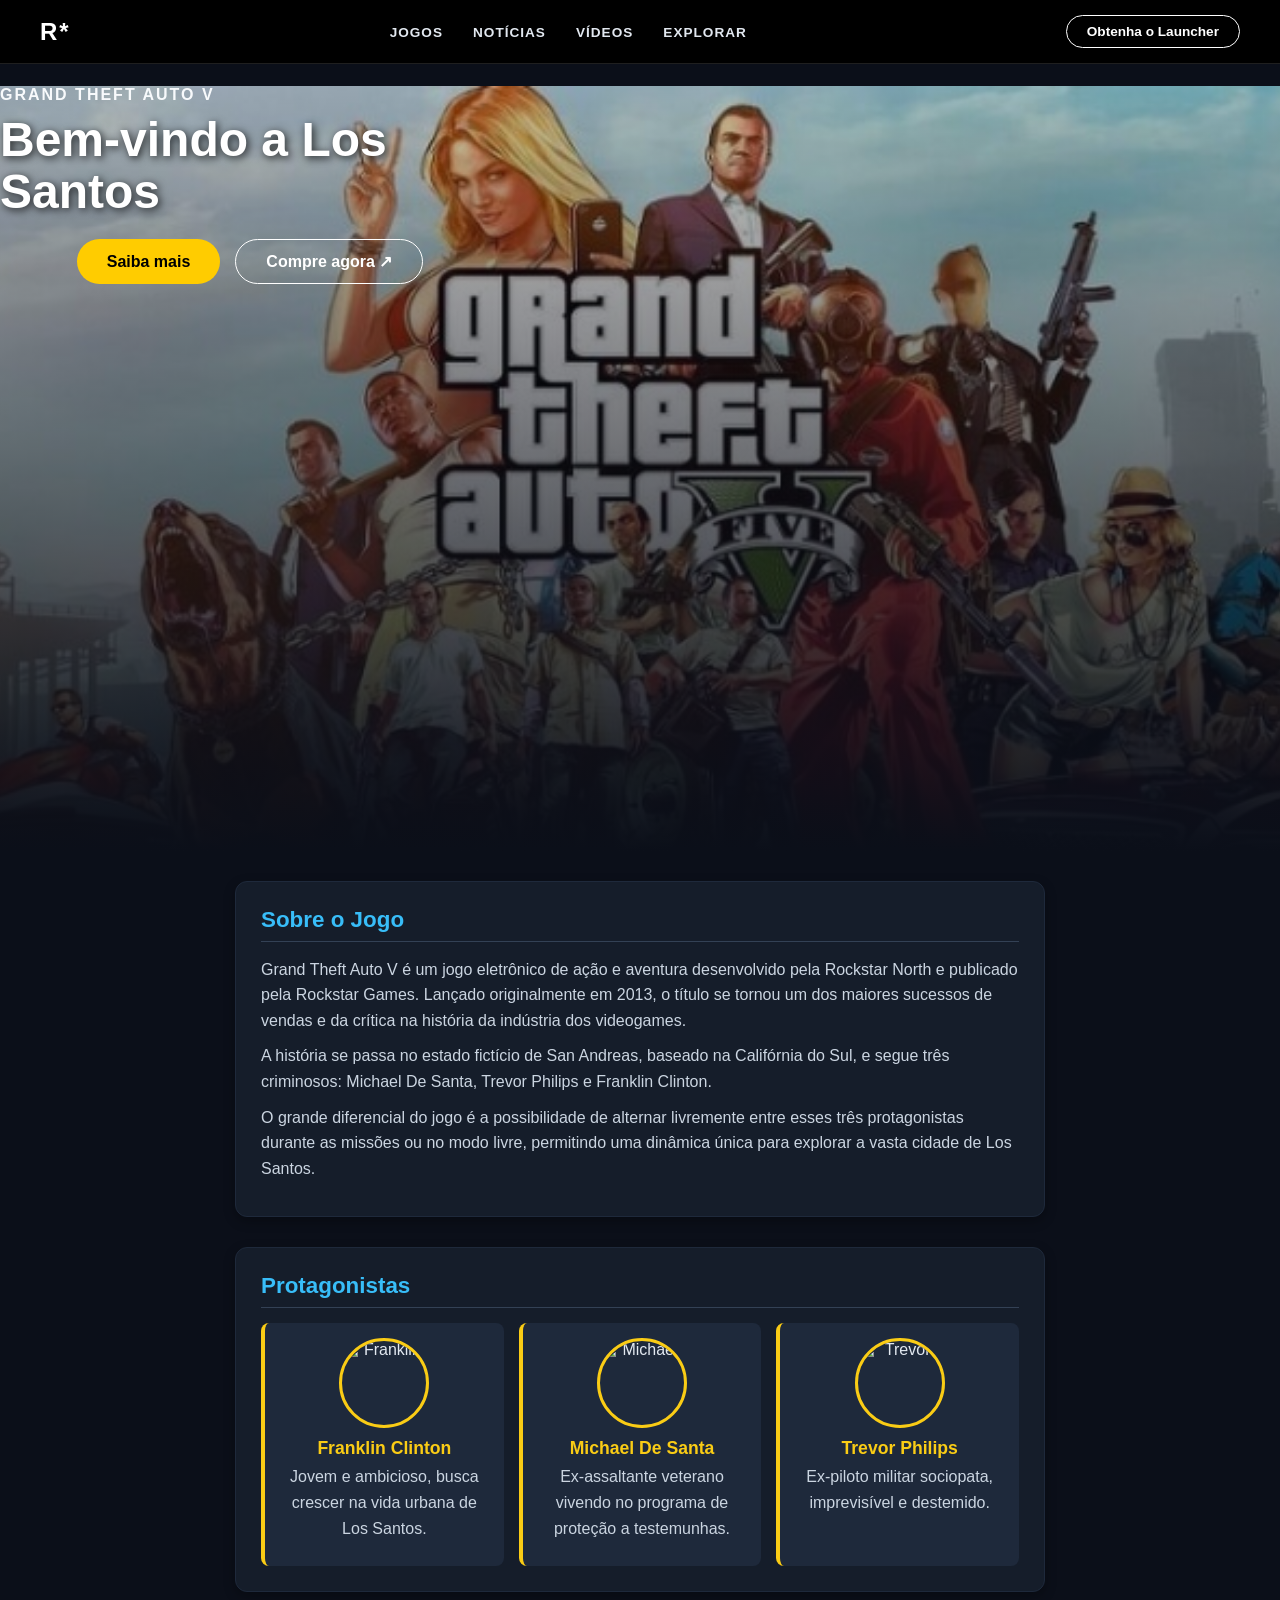
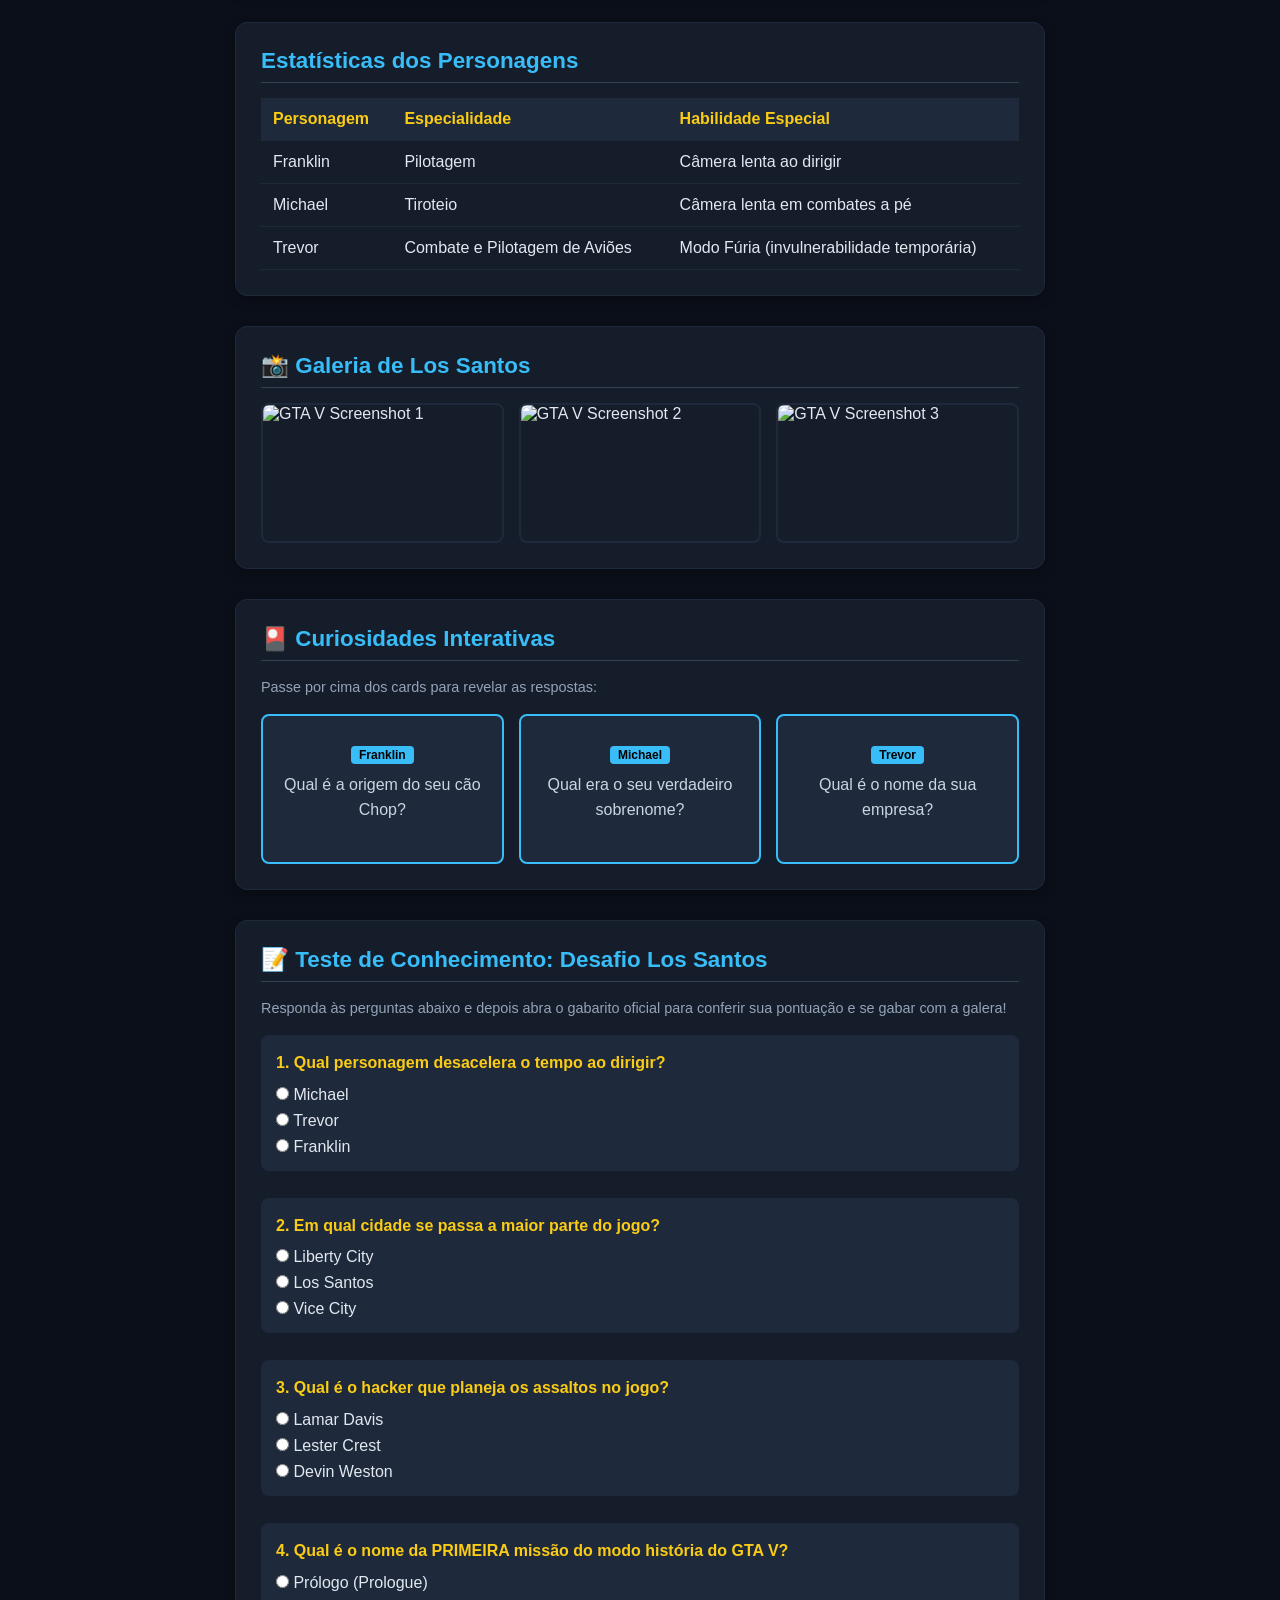
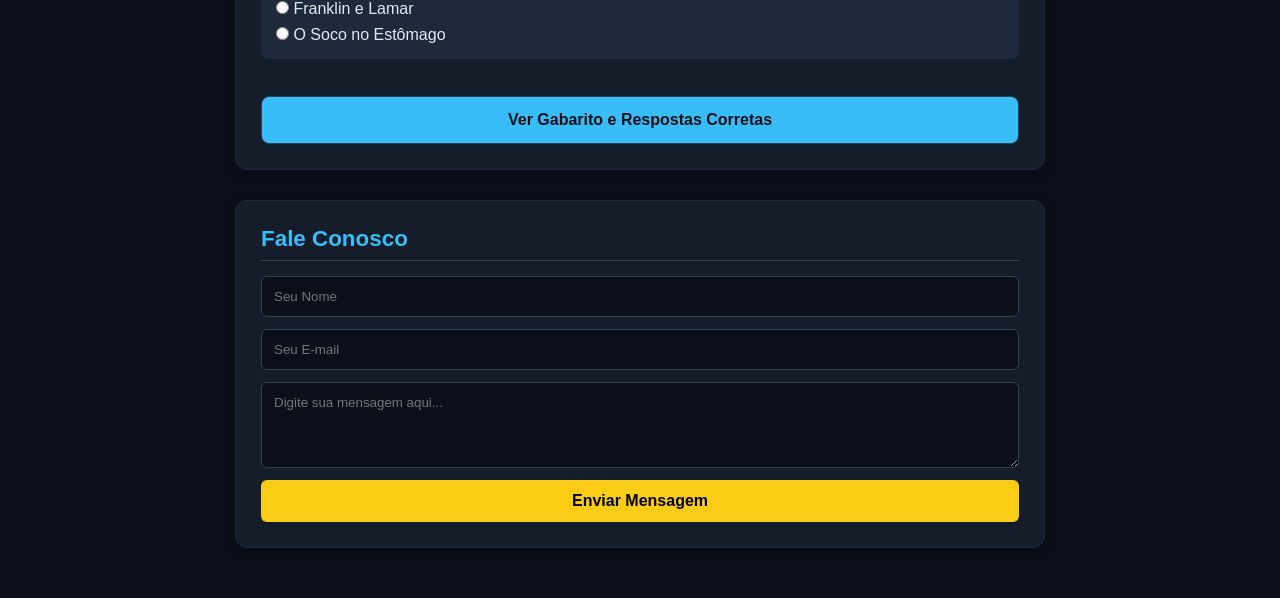
==== index.html @ 125686e5 "llo" ====
<!DOCTYPE html>
<html lang="pt-BR">
<head>
    <meta charset="UTF-8">
    <meta name="viewport" content="width=device-width, initial-scale=1.0">
    <title>GTA V - Grand Theft Auto 5</title>
    <link rel="stylesheet" href="style.css">
</head>

<p> <a target="_blank" href="01">Sobre o jogo</a> </p>

<body>
 
    <!-- Nova Barra de Navegação -->
    <nav class="navbar">
        <div class="logo">
            
            <strong>R*</strong> 
        </div>
        <ul class="nav-links">
    <li><a href="https://www.rockstargames.com/br/games" target="_blank">JOGOS</a></li>
    <li><a href="https://www.rockstargames.com/br/newswire" target="_blank">NOTÍCIAS</a></li>
    <li><a href="https://www.rockstargames.com/br/videos" target="_blank">VÍDEOS</a></li>
    <li><a href="https://www.rockstargames.com/br" target="_blank">EXPLORAR</a></li>
</ul>
        <div class="nav-actions">
            <button class="btn-launcher">Obtenha o Launcher</button>
        </div>
    </nav>

    <!-- Novo Banner Estilo Rockstar -->
    <header class="hero-banner">
        <!-- A imagem de fundo será aplicada via CSS nesta div -->
        <div class="hero-overlay"></div>
        <div class="hero-content">
            <span class="hero-tagline">GRAND THEFT AUTO V</span>
            <h1 class="hero-titulo">Bem-vindo a Los Santos</h1>
            <div class="hero-botoes">
                <button class="btn-primario">Saiba mais</button>
                <button class="btn-secundario">Compre agora ↗</button>
            </div>
        </div>
    </header>

    <main class="conteudo">
        
        <!-- Sobre o Jogo -->
        <section class="card-secao">
            <h2>Sobre o Jogo</h2>
            <p>Grand Theft Auto V é um jogo eletrônico de ação e aventura desenvolvido pela Rockstar North e publicado pela Rockstar Games. Lançado originalmente em 2013, o título se tornou um dos maiores sucessos de vendas e da crítica na história da indústria dos videogames.</p>
            <p>A história se passa no estado fictício de San Andreas, baseado na Califórnia do Sul, e segue três criminosos: Michael De Santa, Trevor Philips e Franklin Clinton.</p>
            <p>O grande diferencial do jogo é a possibilidade de alternar livremente entre esses três protagonistas durante as missões ou no modo livre, permitindo uma dinâmica única para explorar a vasta cidade de Los Santos.</p>
        </section>

        <!-- Protagonistas -->
        <section class="card-secao">
            <h2>Protagonistas</h2>
            <div class="grid-personagens">
                <div class="mini-card">
                    <img src="https://wallpaperaccess.com/full/1216135.jpg" alt="Franklin" class="avatar-personagem">
                    <h3>Franklin Clinton</h3>
                    <p>Jovem e ambicioso, busca crescer na vida urbana de Los Santos.</p>
                </div>
                <div class="mini-card">
                    <img src="https://wallpapercave.com/wp/wp7761638.jpg" alt="Michael" class="avatar-personagem">
                    <h3>Michael De Santa</h3>
                    <p>Ex-assaltante veterano vivendo no programa de proteção a testemunhas.</p>
                </div>
                <div class="mini-card">
                    <img src="https://static0.gamerantimages.com/wordpress/wp-content/uploads/2023/10/gta-5-trevor-promo-art.jpg" alt="Trevor" class="avatar-personagem">
                    <h3>Trevor Philips</h3>
                    <p>Ex-piloto militar sociopata, imprevisível e destemido.</p>
                </div>
            </div>
        </section>

        <!-- Estatísticas -->
        <section class="card-secao">
            <h2>Estatísticas dos Personagens</h2>
            <table>
                <thead>
                    <tr>
                        <th>Personagem</th>
                        <th>Especialidade</th>
                        <th>Habilidade Especial</th>
                    </tr>
                </thead>
                <tbody>
                    <tr>
                        <td>Franklin</td>
                        <td>Pilotagem</td>
                        <td>Câmera lenta ao dirigir</td>
                    </tr>
                    <tr>
                        <td>Michael</td>
                        <td>Tiroteio</td>
                        <td>Câmera lenta em combates a pé</td>
                    </tr>
                    <tr>
                        <td>Trevor</td>
                        <td>Combate e Pilotagem de Aviões</td>
                        <td>Modo Fúria (invulnerabilidade temporária)</td>
                    </tr>
                </tbody>
            </table>
        </section>

        <!-- Galeria -->
        <section class="card-secao">
            <h2>📸 Galeria de Los Santos</h2>
            <div class="galeria-grid">
                <img src="https://i.imgur.com/pNmwSti.jpg" alt="GTA V Screenshot 1">
                <img src="https://i.imgur.com/iLtkIe1.jpg" alt="GTA V Screenshot 2">
                <img src="https://i.imgur.com/cKEqyA2.jpg" alt="GTA V Screenshot 3">
            </div>
        </section>

        <!-- Curiosidades -->
        <section class="card-secao">
            <h2>🎴 Curiosidades Interativas</h2>
            <p class="instrucao">Passe por cima dos cards para revelar as respostas:</p>

            <div class="grid-curiosidades">
                <div class="flip-card">
                    <div class="flip-card-inner">
                        <div class="flip-card-front">
                            <span class="tag">Franklin</span>
                            <p>Qual é a origem do seu cão Chop?</p>
                        </div>
                        <div class="flip-card-back">
                            <p>Chop pertence ao seu amigo Lamar Davis, que o deixa aos cuidados de Franklin!</p>
                        </div>
                    </div>
                </div>

                <div class="flip-card">
                    <div class="flip-card-inner">
                        <div class="flip-card-front">
                            <span class="tag">Michael</span>
                            <p>Qual era o seu verdadeiro sobrenome?</p>
                        </div>
                        <div class="flip-card-back">
                            <p>Michael Townley! Ele mudou para "De Santa" ao entrar no programa do FIB.</p>
                        </div>
                    </div>
                </div>

                <div class="flip-card">
                    <div class="flip-card-inner">
                        <div class="flip-card-front">
                            <span class="tag">Trevor</span>
                            <p>Qual é o nome da sua empresa?</p>
                        </div>
                        <div class="flip-card-back">
                            <p>Trevor Philips Enterprises! Focada no tráfego da região de Blaine County.</p>
                        </div>
                    </div>
                </div>
            </div>
        </section>

        <!-- Teste de Conhecimento -->
        <section class="card-secao secao-quiz">
            <h2>📝 Teste de Conhecimento: Desafio Los Santos</h2>
            <p class="instrucao">Responda às perguntas abaixo e depois abra o gabarito oficial para conferir sua pontuação e se gabar com a galera!</p>
            
            <div class="quiz-container">
                <div class="pergunta-box">
                    <p><strong>1. Qual personagem desacelera o tempo ao dirigir?</strong></p>
                    <label><input type="radio" name="p1"> Michael</label>
                    <label><input type="radio" name="p1"> Trevor</label>
                    <label><input type="radio" name="p1"> Franklin</label>
                </div>

                <div class="pergunta-box">
                    <p><strong>2. Em qual cidade se passa a maior parte do jogo?</strong></p>
                    <label><input type="radio" name="p2"> Liberty City</label>
                    <label><input type="radio" name="p2"> Los Santos</label>
                    <label><input type="radio" name="p2"> Vice City</label>
                </div>

                <div class="pergunta-box">
                    <p><strong>3. Qual é o hacker que planeja os assaltos no jogo?</strong></p>
                    <label><input type="radio" name="p3"> Lamar Davis</label>
                    <label><input type="radio" name="p3"> Lester Crest</label>
                    <label><input type="radio" name="p3"> Devin Weston</label>
                </div>

                <div class="pergunta-box">
                    <p><strong>4. Qual é o nome da PRIMEIRA missão do modo história do GTA V?</strong></p>
                    <label><input type="radio" name="p4"> Prólogo (Prologue)</label>
                    <label><input type="radio" name="p4"> Franklin e Lamar</label>
                    <label><input type="radio" name="p4"> O Soco no Estômago</label>
                </div>

                <details class="gabarito-detalhes-puro">
                    <summary class="btn-gabarito-abrir">Ver Gabarito e Respostas Corretas</summary>
                    <div class="conteudo-gabarito">
                        <h3>🎯 Gabarito Oficial de Los Santos</h3>
                        <p><strong>1. Franklin</strong> — A habilidade especial dele é desacelerar o tempo enquanto dirige veículos.</p>
                        <p><strong>2. Los Santos</strong> — O mapa principal é baseado em Los Angeles e sul da Califórnia.</p>
                        <p><strong>3. Lester Crest</strong> — É a mente mestre por trás de todos os grandes golpes do jogo.</p>
                        <p><strong>4. Prólogo</strong> — A missão inicial que se passa em North Yankton sob a neve.</p>
                        <p class="nota-fechamento"><em>E aí, quantos você acertou? Se gabarito fechado, você é um verdadeiro mito nas ruas de San Andreas!</em></p>
                    </div>
                </details>
            </div>
        </section>

        <!-- Fale Conosco -->
        <section class="card-secao">
            <h2>Fale Conosco</h2>
            <form action="https://formsubmit.co/feernandogabriell@outlook.com" method="POST" class="form-contato">
                <input type="text" name="name" placeholder="Seu Nome" required>
                <input type="email" name="email" placeholder="Seu E-mail" required>
                <textarea name="message" placeholder="Digite sua mensagem aqui..." rows="4" required></textarea>

                <input type="hidden" name="_captcha" value="false">
                <input type="hidden" name="_subject" value="Novo contato do site GTA V!">

                <button type="submit">Enviar Mensagem</button>
            </form>
        </section>

    </main>

</body>
</html>
---- style.css ----
/* --- Configurações Globais --- */
* {
    box-sizing: border-box;
    margin: 0;
    padding: 0;
}

body {
    background-color: #0b0f19;
    color: #e2e8f0;
    font-family: 'Segoe UI', Tahoma, Geneva, Verdana, sans-serif;
    padding-bottom: 50px;
}

.conteudo {
    max-width: 850px;
    margin: 0 auto;
    padding: 0 20px;
}


.navbar {
    display: flex;
    justify-content: space-between;
    align-items: center;
    padding: 15px 40px;
    background-color: #000000;
    position: fixed;
    top: 0;
    left: 0;
    width: 100%;
    z-index: 1000;
    border-bottom: 1px solid #1f1f1f;
    box-sizing: border-box;
}

.logo {
    color: #ffffff;
    font-size: 1.5rem;
    font-weight: bold;
    letter-spacing: 2px;
}

.nav-links {
    list-style: none;
    display: flex;
    gap: 30px;
    margin: 0;
    padding: 0;
}

.nav-links a {
    color: #e2e8f0;
    text-decoration: none;
    font-size: 0.85rem;
    font-weight: 600;
    letter-spacing: 1px;
    transition: color 0.2s;
}

.nav-links a:hover {
    color: #ffffff;
}

.btn-launcher {
    background-color: transparent;
    color: #ffffff;
    border: 1px solid #ffffff;
    padding: 8px 20px;
    border-radius: 20px;
    font-size: 0.85rem;
    font-weight: bold;
    cursor: pointer;
    transition: all 0.2s ease;
}

.btn-launcher:hover {
    background-color: #ffffff;
    color: #000000;
}


.hero-banner {
    position: relative;
    width: 100%;
    height: 85vh;
    margin-top: 60px;
    background-image: url('GTA V.jpg');
    background-size: cover;
    background-position: center;
    display: flex;
    align-items: center
    justify-content: center;
}

.hero-overlay {
    position: absolute;
    top: 0;
    left: 0;
    width: 100%;
    height: 100%;
    background: linear-gradient(to bottom, rgba(0,0,0,0.2) 0%, rgba(11,15,25,1) 100%);
    z-index: 1;
}

.hero-content {
    position: relative;
    z-index: 2;
    text-align: left;
    max-width: 500px;
    background: transparent; 
    border: none;
    padding: 0;
}

.hero-content h1 {
    font-size: 3rem;
    font-weight: 800;
    line-height: 1.1;
    margin-bottom: 20px;
    color: #ffffff;
    text-shadow: 2px 2px 8px rgba(0, 0, 0, 0.8); =
}

.hero-tagline {
    font-size: 1rem;
    font-weight: bold;
    letter-spacing: 2px;
    color: #f8fafc;
    text-transform: uppercase;
    display: block;
    margin-bottom: 10px;
}

.hero-titulo {
    font-size: 4rem;
    color: #ffffff;
    margin-bottom: 30px;
    text-shadow: 2px 4px 10px rgba(0,0,0,0.5);
    font-family: 'Segoe UI', Tahoma, Geneva, Verdana, sans-serif;
}

.hero-botoes {
    display: flex;
    gap: 15px;
    justify-content: center;
}

.btn-primario, .btn-secundario {
    padding: 12px 30px;
    border-radius: 25px;
    font-size: 1rem;
    font-weight: bold;
    cursor: pointer;
    transition: transform 0.2s ease, opacity 0.2s;
}

.btn-primario {
    background-color: #ffcc00;
    color: #000000;
    border: none;
}

.btn-primario:hover {
    transform: scale(1.05);
    background-color: #e6b800;
}

.btn-secundario {
    background-color: transparent;
    color: #ffffff;
    border: 1px solid #ffffff;
}

.btn-secundario:hover {
    background-color: rgba(255, 255, 255, 0.1);
    transform: scale(1.05);
}

/* --- Estrutura de Cards e Seções --- */
.card-secao {
    background-color: #151d2a;
    border: 1px solid #1e293b;
    border-radius: 12px;
    padding: 25px;
    margin-top: 30px;
    box-shadow: 0 4px 12px rgba(0,0,0,0.3);
    animation: fadeIn 0.8s ease-in-out;
}

@keyframes fadeIn {
    from { opacity: 0; transform: translateY(15px); }
    to { opacity: 1; transform: translateY(0); }
}

h2 {
    color: #38bdf8;
    margin-bottom: 15px;
    font-size: 1.4rem;
    border-bottom: 1px solid #334155;
    padding-bottom: 8px;
}

p {
    line-height: 1.6;
    margin-bottom: 10px;
    color: #cbd5e1;
}

.instrucao {
    font-size: 0.9rem;
    color: #94a3b8;
    margin-bottom: 15px;
}

/* --- Protagonistas (Grid) --- */
.grid-personagens {
    display: grid;
    grid-template-columns: repeat(auto-fit, minmax(220px, 1fr));
    gap: 15px;
    margin-top: 15px;
}

.mini-card {
    background-color: #1e293b;
    padding: 15px;
    border-radius: 8px;
    border-left: 4px solid #facc15;
    text-align: center;
}

.mini-card h3 {
    color: #facc15;
    margin: 10px 0 5px;
    font-size: 1.1rem;
}

.avatar-personagem {
    width: 90px;
    height: 90px;
    border-radius: 50%;
    object-fit: cover;
    border: 3px solid #facc15;
    margin: 0 auto;
    display: block;
}

/* --- Tabela de Estatísticas --- */
table {
    width: 100%;
    border-collapse: collapse;
    margin-top: 10px;
}

th, td {
    padding: 12px;
    text-align: left;
    border-bottom: 1px solid #1e293b;
}

th {
    background-color: #1e293b;
    color: #facc15;
}

/* --- Galeria --- */
.galeria-grid {
    display: grid;
    grid-template-columns: repeat(auto-fit, minmax(200px, 1fr));
    gap: 15px;
    margin-top: 15px;
}

.galeria-grid img {
    width: 100%;
    height: 140px;
    object-fit: cover;
    border-radius: 8px;
    border: 2px solid #1e293b;
    transition: transform 0.3s ease, border-color 0.3s ease;
}

.galeria-grid img:hover {
    border-color: #facc15;
    transform: translateY(-5px);
}

/* --- Curiosidades (Flip Cards) --- */
.grid-curiosidades {
    display: grid;
    grid-template-columns: repeat(auto-fit, minmax(220px, 1fr));
    gap: 15px;
}

.flip-card {
    background-color: transparent;
    height: 150px;
    perspective: 1000px;
}

.flip-card-inner {
    position: relative;
    width: 100%;
    height: 100%;
    text-align: center;
    transition: transform 0.6s;
    transform-style: preserve-3d;
    cursor: pointer;
}

.flip-card:hover .flip-card-inner {
    transform: rotateY(180deg);
}

.flip-card-front, .flip-card-back {
    position: absolute;
    width: 100%;
    height: 100%;
    -webkit-backface-visibility: hidden;
    backface-visibility: hidden;
    border-radius: 8px;
    padding: 15px;
    display: flex;
    flex-direction: column;
    justify-content: center;
    align-items: center;
}

.flip-card-front {
    background-color: #1e293b;
    border: 2px solid #38bdf8;
    color: #ffffff;
}

.tag {
    background-color: #38bdf8;
    color: #000;
    font-weight: bold;
    font-size: 0.75rem;
    padding: 2px 8px;
    border-radius: 4px;
    margin-bottom: 8px;
}

.flip-card-back {
    background-color: #0284c7;
    color: #ffffff;
    transform: rotateY(180deg);
    font-weight: 500;
}

/* --- Teste de Conhecimento (Quiz) --- */
.quiz-container {
    display: flex;
    flex-direction: column;
    gap: 15px;
    margin-top: 15px;
}

.pergunta-box {
    background-color: #1e293b;
    padding: 15px;
    border-radius: 8px;
    margin-bottom: 12px;
}

.pergunta-box p {
    color: #facc15;
}

.pergunta-box label {
    display: block;
    margin-top: 8px;
    cursor: pointer;
}

.gabarito-detalhes-puro {
    margin-top: 10px;
    background-color: #1e293b;
    border-radius: 8px;
    border: 1px solid #334155;
    overflow: hidden;
    transition: all 0.3s ease;
}

.btn-gabarito-abrir {
    background-color: #38bdf8;
    color: #0b0f19;
    padding: 14px;
    font-weight: bold;
    text-align: center;
    cursor: pointer;
    list-style: none;
    user-select: none;
    transition: background 0.2s;
}

.btn-gabarito-abrir::-webkit-details-marker {
    display: none;
}

.btn-gabarito-abrir:hover {
    background-color: #0284c7;
    color: #fff;
}

.conteudo-gabarito {
    padding: 20px;
    background-color: #151d2a;
    border-top: 1px solid #334155;
}

.conteudo-gabarito h3 {
    color: #4ade80;
    margin-bottom: 12px;
    font-size: 1.2rem;
}

.conteudo-gabarito p {
    margin-bottom: 8px;
    font-size: 0.95rem;
}

.nota-fechamento {
    margin-top: 15px;
    padding-top: 10px;
    border-top: 1px solid #1e293b;
    color: #facc15 !important;
    font-size: 0.9rem;
}

/* --- Formulário de Contato --- */
.form-contato {
    display: flex;
    flex-direction: column;
    gap: 12px;
}

.form-contato input, .form-contato textarea {
    width: 100%;
    padding: 12px;
    border-radius: 6px;
    border: 1px solid #334155;
    background-color: #0b0f19;
    color: #fff;
    font-family: inherit;
    box-sizing: border-box;
}

.form-contato textarea {
    resize: vertical;
}

.form-contato textarea:focus {
    outline: none;
    border-color: #facc15;
}

.form-contato button {
    padding: 12px;
    border-radius: 6px;
    border: none;
    background-color: #facc15;
    color: #000;
    font-weight: bold;
    font-size: 1rem;
    cursor: pointer;
    transition: 0.2s;
}

.form-contato button:hover {
    background-color: #eab308;
}
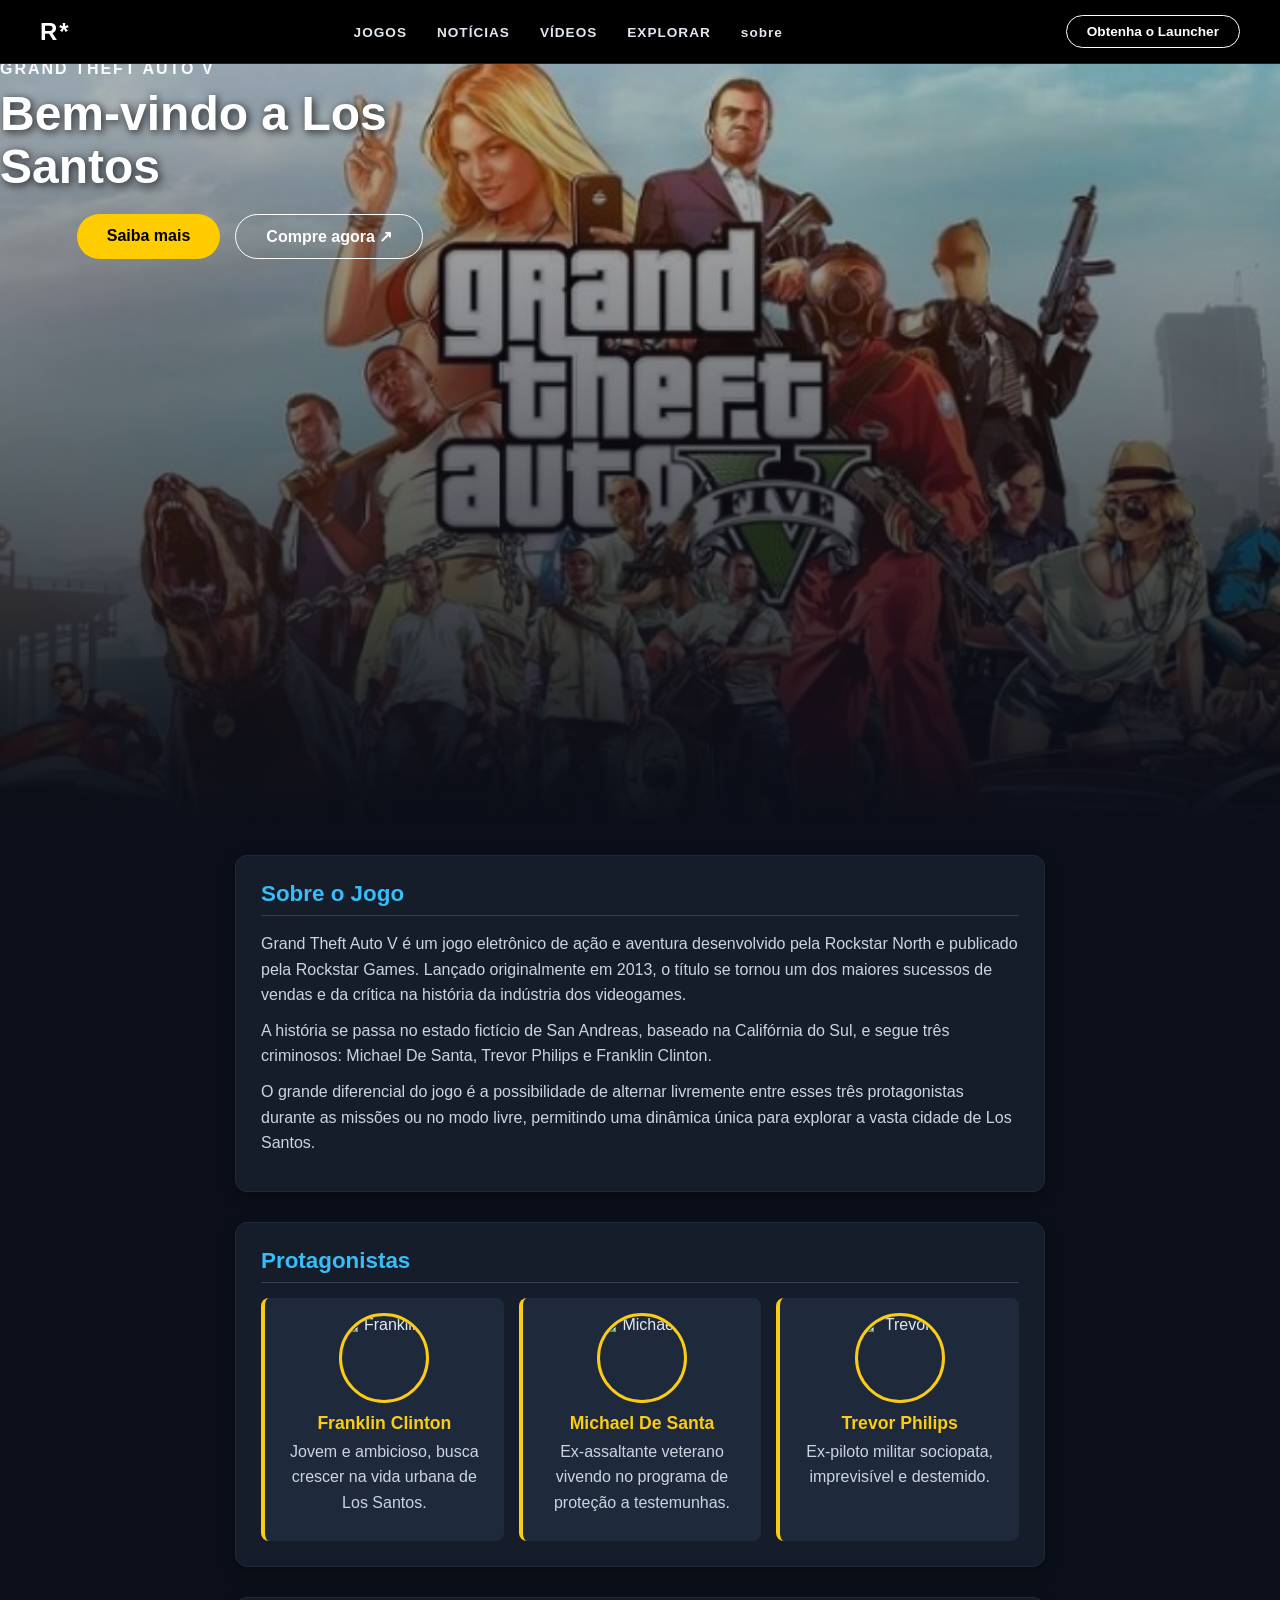
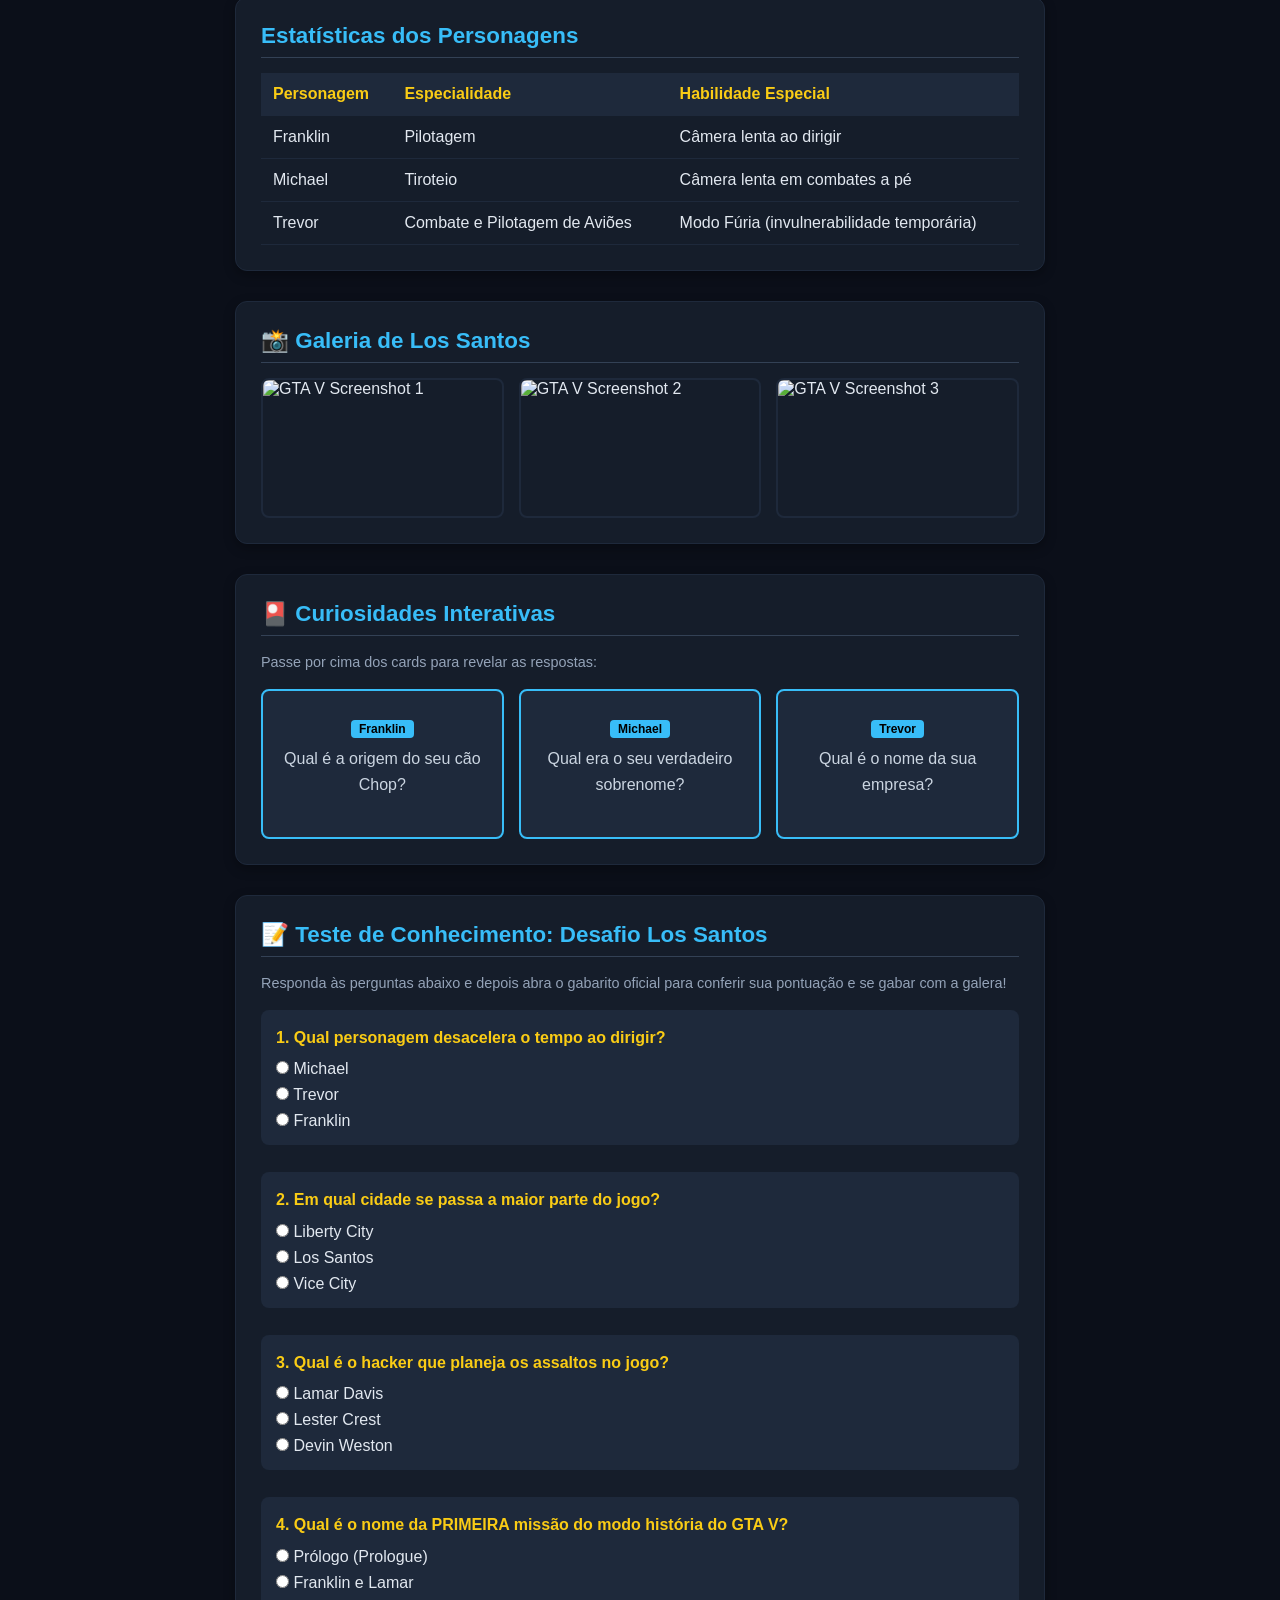
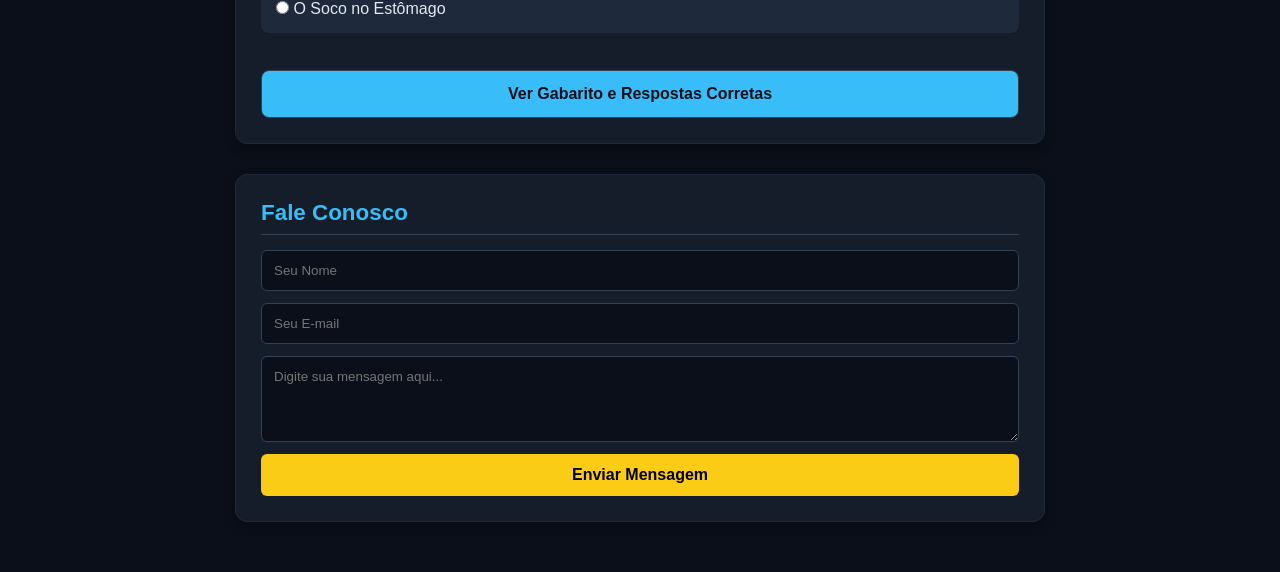
==== commit 21202032: "gg" ====
--- a/index.html
+++ b/index.html
@@ -7,7 +7,7 @@
     <link rel="stylesheet" href="style.css">
 </head>
 
-<p> <a target="_blank" href="01">Sobre o jogo</a> </p>
+
 
 <body>
  
@@ -22,6 +22,7 @@
     <li><a href="https://www.rockstargames.com/br/newswire" target="_blank">NOTÍCIAS</a></li>
     <li><a href="https://www.rockstargames.com/br/videos" target="_blank">VÍDEOS</a></li>
     <li><a href="https://www.rockstargames.com/br" target="_blank">EXPLORAR</a></li>
+    <li><a href="01" target="_blank">sobre</a></li>
 </ul>
         <div class="nav-actions">
             <button class="btn-launcher">Obtenha o Launcher</button>
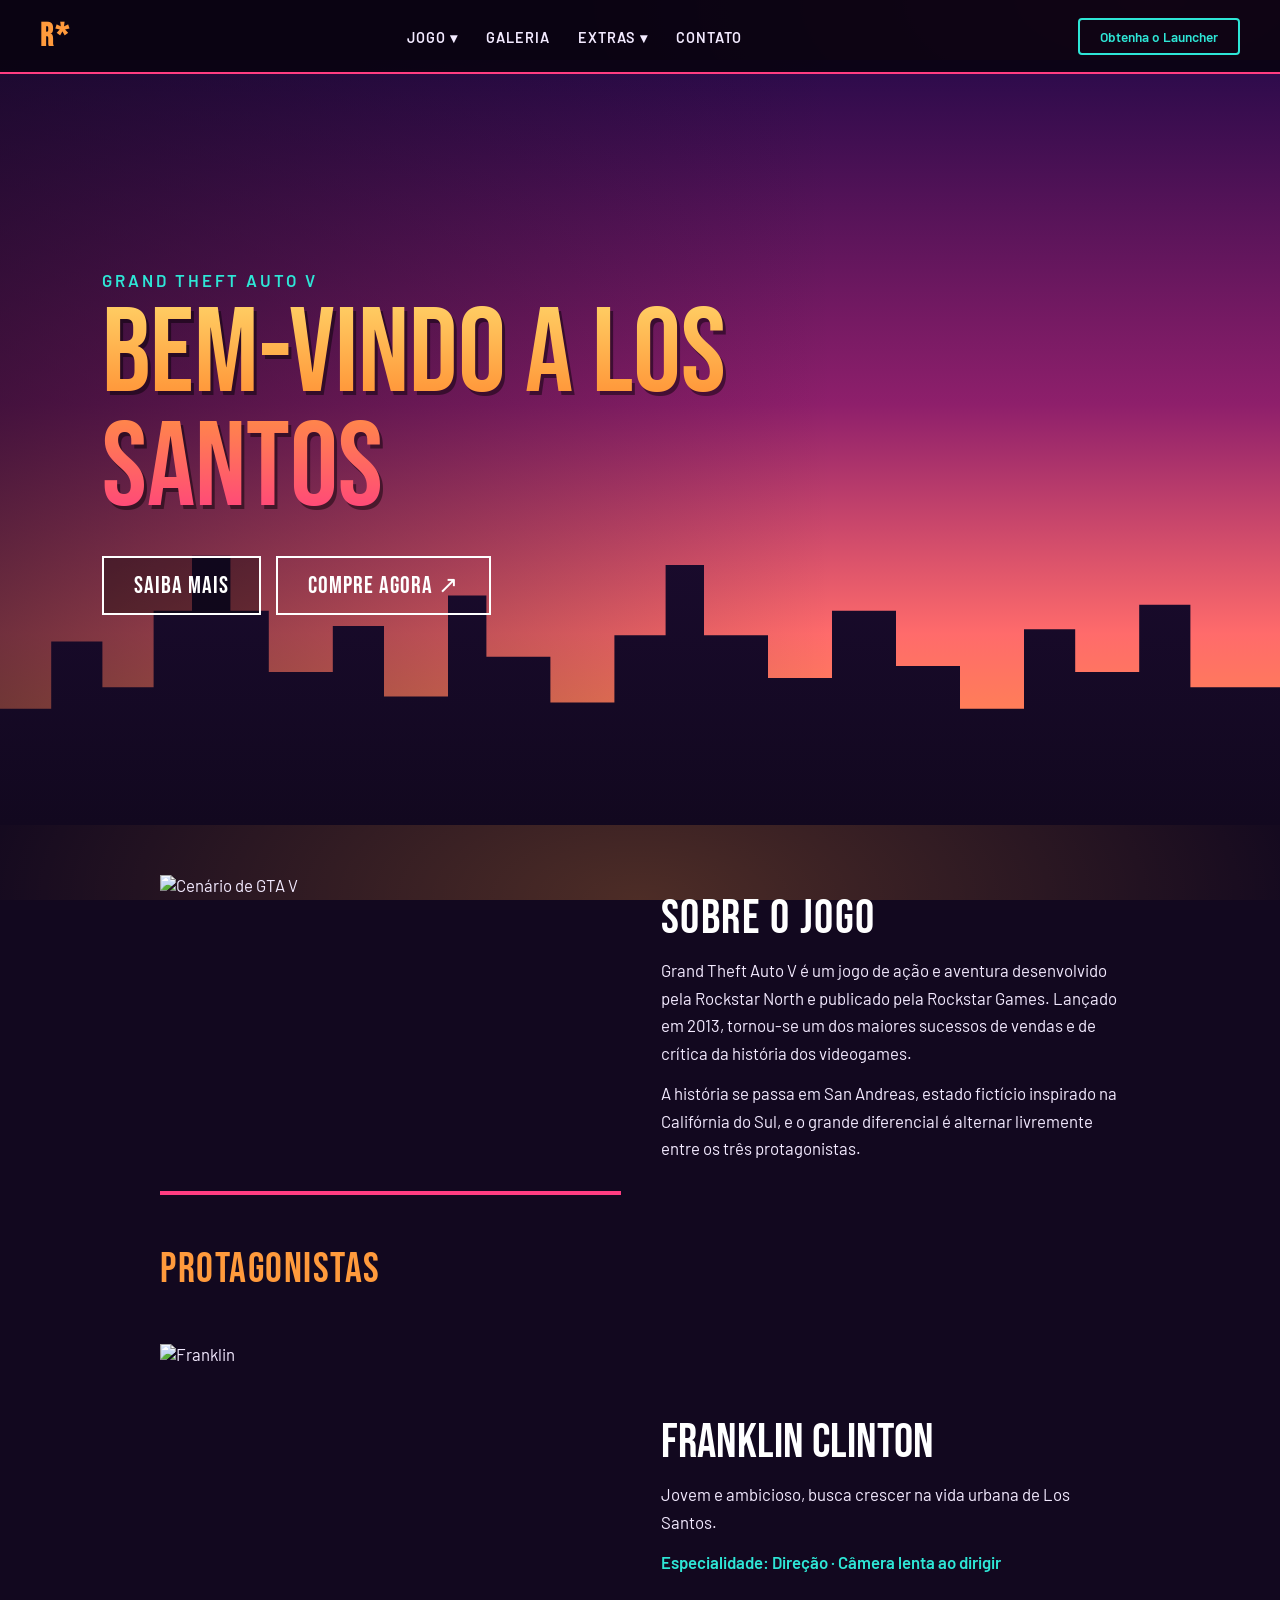
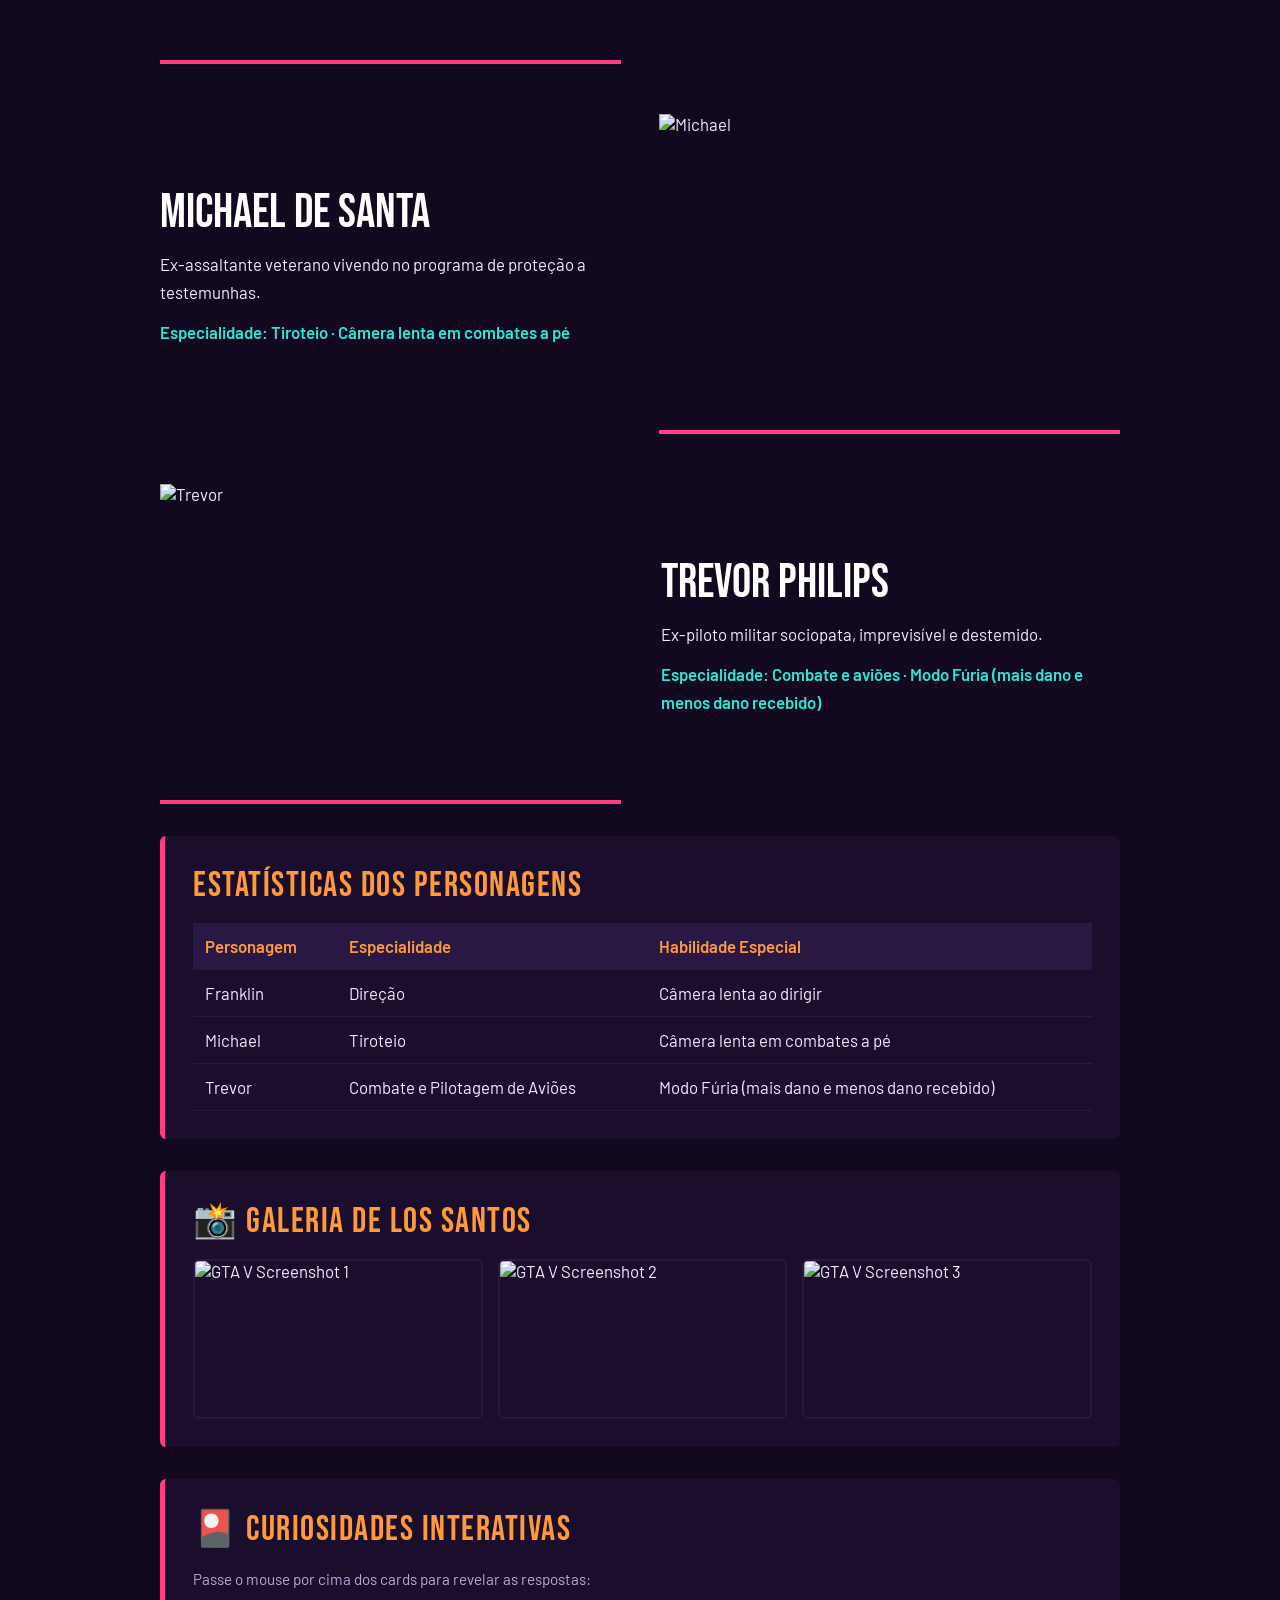
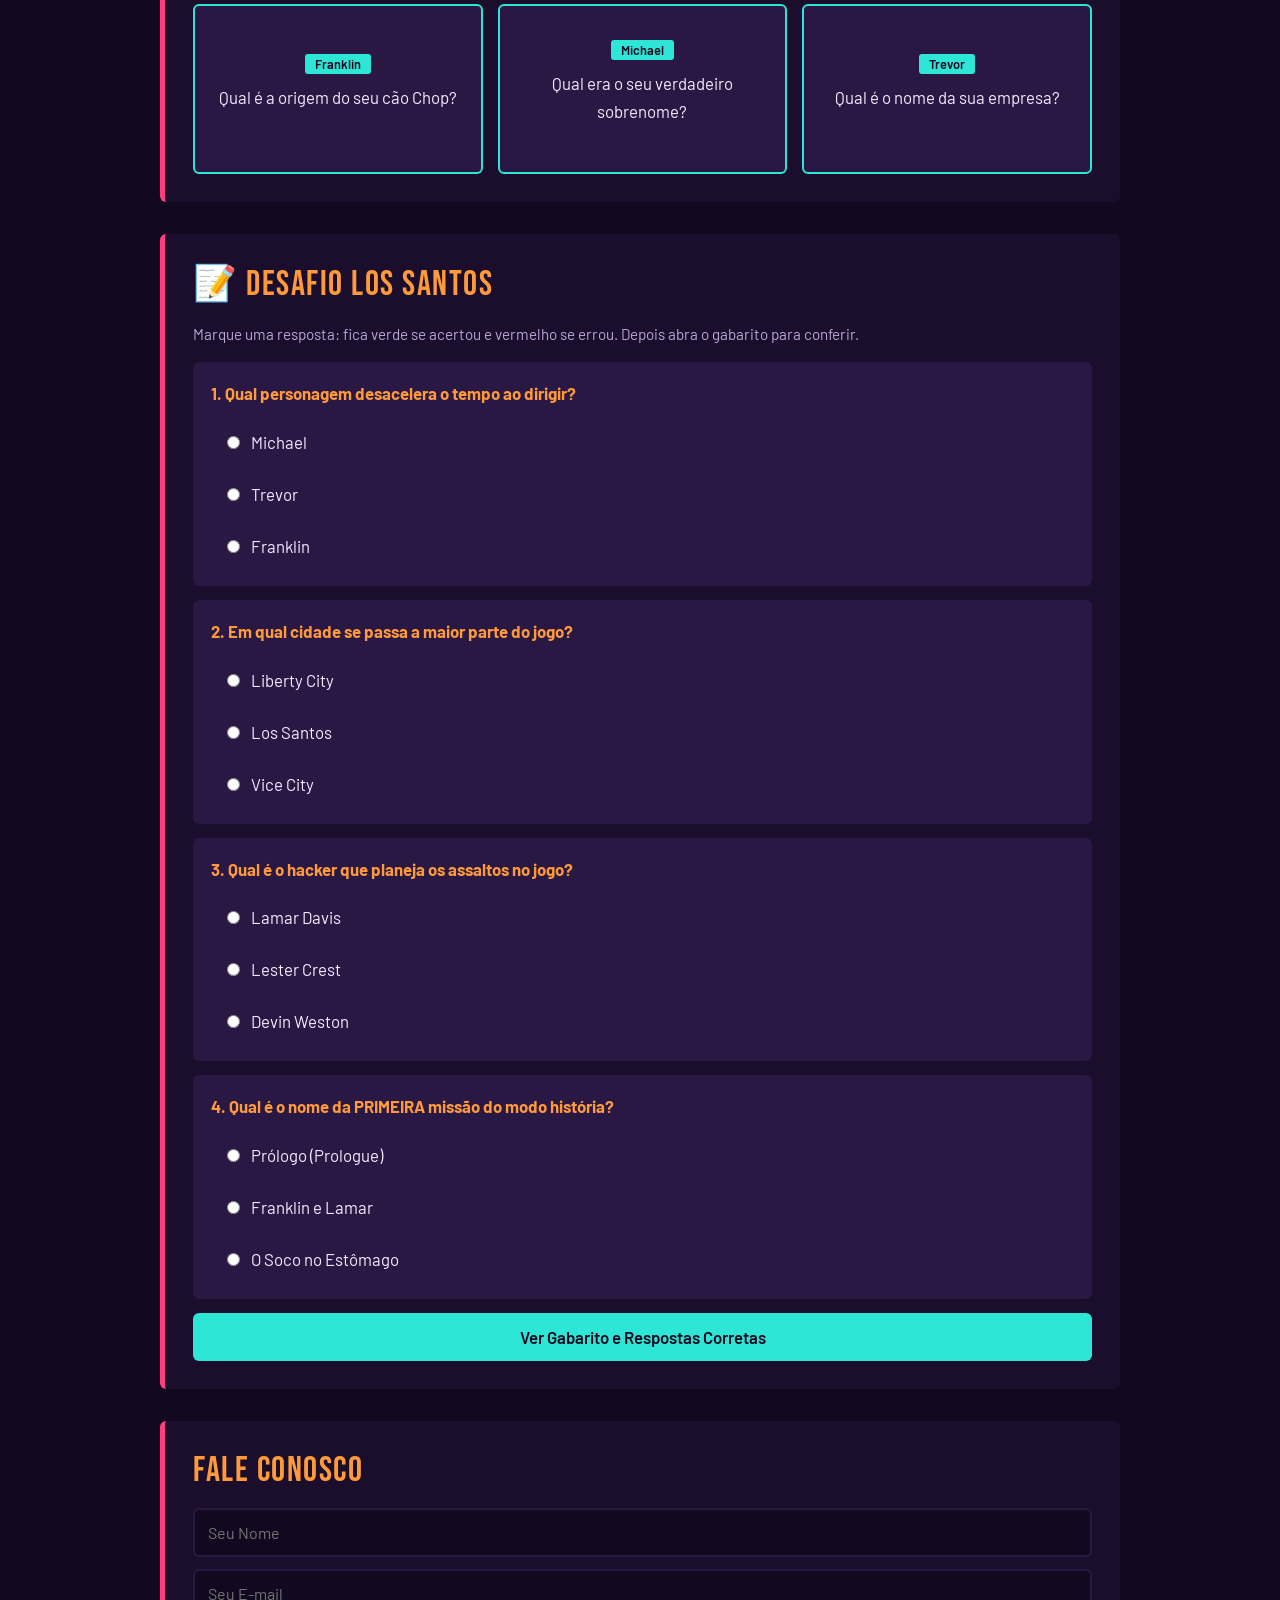
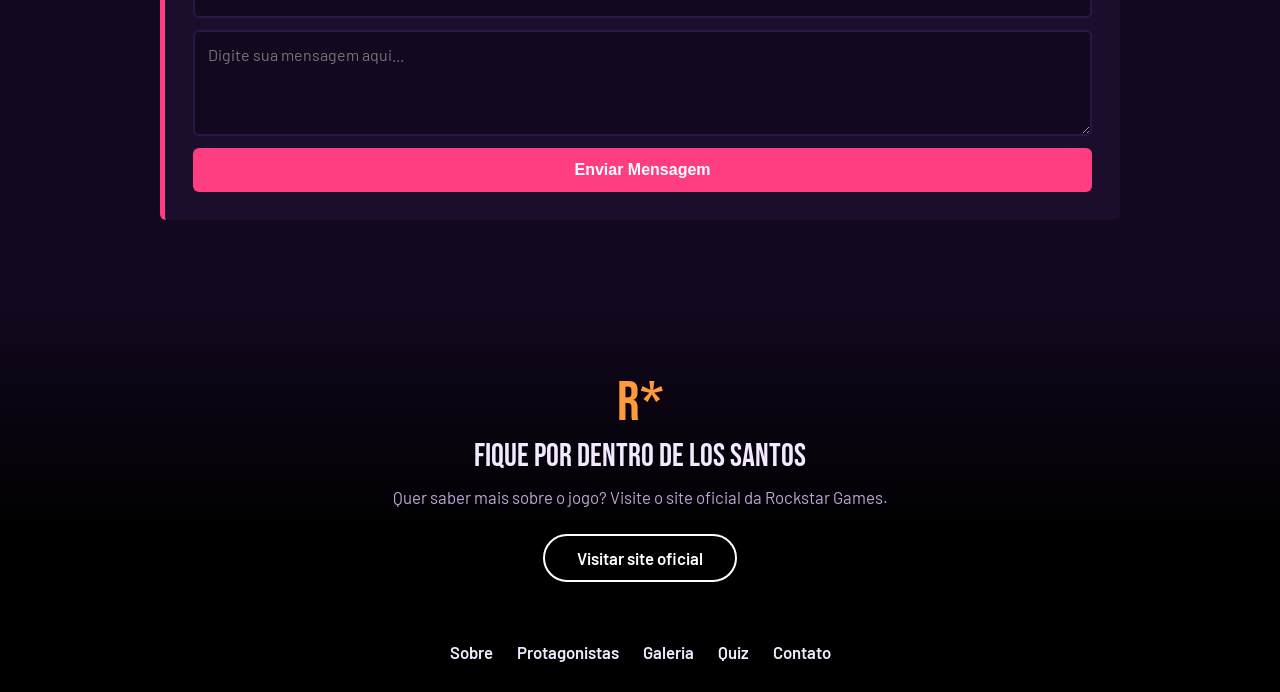
==== commit 5f343da2: "segundamento 2.0" ====
--- a/index.html
+++ b/index.html
@@ -7,107 +7,107 @@
     <link rel="stylesheet" href="style.css">
 </head>
 
-
-
 <body>
- 
-    <!-- Nova Barra de Navegação -->
+
+    <!-- Menu: cada link rola até a seção que tem o mesmo id -->
     <nav class="navbar">
-        <div class="logo">
-            
-            <strong>R*</strong> 
-        </div>
+        <div class="logo"><strong>R*</strong></div>
         <ul class="nav-links">
-    <li><a href="https://www.rockstargames.com/br/games" target="_blank">JOGOS</a></li>
-    <li><a href="https://www.rockstargames.com/br/newswire" target="_blank">NOTÍCIAS</a></li>
-    <li><a href="https://www.rockstargames.com/br/videos" target="_blank">VÍDEOS</a></li>
-    <li><a href="https://www.rockstargames.com/br" target="_blank">EXPLORAR</a></li>
-    <li><a href="01" target="_blank">sobre</a></li>
-</ul>
+            <li><a href="#sobre">JOGO ▾</a>
+                <ul class="submenu">
+                    <li><a href="#sobre">Sobre o jogo</a></li>
+                    <li><a href="#personagens">Protagonistas</a></li>
+                    <li><a href="#estatisticas">Estatísticas</a></li>
+                </ul>
+            </li>
+            <li><a href="#galeria">GALERIA</a></li>
+            <li><a href="#curiosidades">EXTRAS ▾</a>
+                <ul class="submenu">
+                    <li><a href="#curiosidades">Curiosidades</a></li>
+                    <li><a href="#quiz">Quiz</a></li>
+                </ul>
+            </li>
+            <li><a href="#contato">CONTATO</a></li>
+        </ul>
         <div class="nav-actions">
-            <button class="btn-launcher">Obtenha o Launcher</button>
+            <a href="https://www.rockstargames.com/br" target="_blank" class="btn-launcher">Obtenha o Launcher</a>
         </div>
     </nav>
 
-    <!-- Novo Banner Estilo Rockstar -->
+    <!-- Banner -->
     <header class="hero-banner">
-        <!-- A imagem de fundo será aplicada via CSS nesta div -->
         <div class="hero-overlay"></div>
         <div class="hero-content">
             <span class="hero-tagline">GRAND THEFT AUTO V</span>
             <h1 class="hero-titulo">Bem-vindo a Los Santos</h1>
             <div class="hero-botoes">
-                <button class="btn-primario">Saiba mais</button>
-                <button class="btn-secundario">Compre agora ↗</button>
+                <a href="#sobre" class="btn-primario">Saiba mais</a>
+                <a href="https://www.rockstargames.com/br/games" target="_blank" class="btn-secundario">Compre agora ↗</a>
             </div>
         </div>
     </header>
 
     <main class="conteudo">
-        
-        <!-- Sobre o Jogo -->
-        <section class="card-secao">
-            <h2>Sobre o Jogo</h2>
-            <p>Grand Theft Auto V é um jogo eletrônico de ação e aventura desenvolvido pela Rockstar North e publicado pela Rockstar Games. Lançado originalmente em 2013, o título se tornou um dos maiores sucessos de vendas e da crítica na história da indústria dos videogames.</p>
-            <p>A história se passa no estado fictício de San Andreas, baseado na Califórnia do Sul, e segue três criminosos: Michael De Santa, Trevor Philips e Franklin Clinton.</p>
-            <p>O grande diferencial do jogo é a possibilidade de alternar livremente entre esses três protagonistas durante as missões ou no modo livre, permitindo uma dinâmica única para explorar a vasta cidade de Los Santos.</p>
-        </section>
-
-        <!-- Protagonistas -->
-        <section class="card-secao">
-            <h2>Protagonistas</h2>
-            <div class="grid-personagens">
-                <div class="mini-card">
-                    <img src="https://wallpaperaccess.com/full/1216135.jpg" alt="Franklin" class="avatar-personagem">
+
+        <!-- Sobre o Jogo (zigue-zague) -->
+        <section class="faixa" id="sobre">
+            <img class="faixa-img" src="https://i.imgur.com/pNmwSti.jpg" alt="Cenário de GTA V">
+            <div class="faixa-texto">
+                <h2>Sobre o Jogo</h2>
+                <p>Grand Theft Auto V é um jogo de ação e aventura desenvolvido pela Rockstar North e publicado pela Rockstar Games. Lançado em 2013, tornou-se um dos maiores sucessos de vendas e de crítica da história dos videogames.</p>
+                <p>A história se passa em San Andreas, estado fictício inspirado na Califórnia do Sul, e o grande diferencial é alternar livremente entre os três protagonistas.</p>
+            </div>
+        </section>
+
+        <!-- Protagonistas (zigue-zague) -->
+        <section id="personagens">
+            <h2 class="titulo-bloco">Protagonistas</h2>
+
+            <div class="faixa">
+                <img class="faixa-img" src="https://wallpaperaccess.com/full/1216135.jpg" alt="Franklin">
+                <div class="faixa-texto">
                     <h3>Franklin Clinton</h3>
                     <p>Jovem e ambicioso, busca crescer na vida urbana de Los Santos.</p>
-                </div>
-                <div class="mini-card">
-                    <img src="https://wallpapercave.com/wp/wp7761638.jpg" alt="Michael" class="avatar-personagem">
+                    <p class="detalhe">Especialidade: Direção · Câmera lenta ao dirigir</p>
+                </div>
+            </div>
+
+            <div class="faixa inverte">
+                <img class="faixa-img" src="https://wallpapercave.com/wp/wp7761638.jpg" alt="Michael">
+                <div class="faixa-texto">
                     <h3>Michael De Santa</h3>
                     <p>Ex-assaltante veterano vivendo no programa de proteção a testemunhas.</p>
-                </div>
-                <div class="mini-card">
-                    <img src="https://static0.gamerantimages.com/wordpress/wp-content/uploads/2023/10/gta-5-trevor-promo-art.jpg" alt="Trevor" class="avatar-personagem">
+                    <p class="detalhe">Especialidade: Tiroteio · Câmera lenta em combates a pé</p>
+                </div>
+            </div>
+
+            <div class="faixa">
+                <img class="faixa-img" src="https://static0.gamerantimages.com/wordpress/wp-content/uploads/2023/10/gta-5-trevor-promo-art.jpg" alt="Trevor">
+                <div class="faixa-texto">
                     <h3>Trevor Philips</h3>
                     <p>Ex-piloto militar sociopata, imprevisível e destemido.</p>
+                    <p class="detalhe">Especialidade: Combate e aviões · Modo Fúria (mais dano e menos dano recebido)</p>
                 </div>
             </div>
         </section>
 
         <!-- Estatísticas -->
-        <section class="card-secao">
+        <section class="card-secao" id="estatisticas">
             <h2>Estatísticas dos Personagens</h2>
             <table>
                 <thead>
-                    <tr>
-                        <th>Personagem</th>
-                        <th>Especialidade</th>
-                        <th>Habilidade Especial</th>
-                    </tr>
+                    <tr><th>Personagem</th><th>Especialidade</th><th>Habilidade Especial</th></tr>
                 </thead>
                 <tbody>
-                    <tr>
-                        <td>Franklin</td>
-                        <td>Pilotagem</td>
-                        <td>Câmera lenta ao dirigir</td>
-                    </tr>
-                    <tr>
-                        <td>Michael</td>
-                        <td>Tiroteio</td>
-                        <td>Câmera lenta em combates a pé</td>
-                    </tr>
-                    <tr>
-                        <td>Trevor</td>
-                        <td>Combate e Pilotagem de Aviões</td>
-                        <td>Modo Fúria (invulnerabilidade temporária)</td>
-                    </tr>
+                    <tr><td>Franklin</td><td>Direção</td><td>Câmera lenta ao dirigir</td></tr>
+                    <tr><td>Michael</td><td>Tiroteio</td><td>Câmera lenta em combates a pé</td></tr>
+                    <tr><td>Trevor</td><td>Combate e Pilotagem de Aviões</td><td>Modo Fúria (mais dano e menos dano recebido)</td></tr>
                 </tbody>
             </table>
         </section>
 
         <!-- Galeria -->
-        <section class="card-secao">
+        <section class="card-secao" id="galeria">
             <h2>📸 Galeria de Los Santos</h2>
             <div class="galeria-grid">
                 <img src="https://i.imgur.com/pNmwSti.jpg" alt="GTA V Screenshot 1">
@@ -117,9 +117,9 @@
         </section>
 
         <!-- Curiosidades -->
-        <section class="card-secao">
+        <section class="card-secao" id="curiosidades">
             <h2>🎴 Curiosidades Interativas</h2>
-            <p class="instrucao">Passe por cima dos cards para revelar as respostas:</p>
+            <p class="instrucao">Passe o mouse por cima dos cards para revelar as respostas:</p>
 
             <div class="grid-curiosidades">
                 <div class="flip-card">
@@ -160,38 +160,38 @@
             </div>
         </section>
 
-        <!-- Teste de Conhecimento -->
-        <section class="card-secao secao-quiz">
-            <h2>📝 Teste de Conhecimento: Desafio Los Santos</h2>
-            <p class="instrucao">Responda às perguntas abaixo e depois abra o gabarito oficial para conferir sua pontuação e se gabar com a galera!</p>
-            
+        <!-- Quiz -->
+        <section class="card-secao secao-quiz" id="quiz">
+            <h2>📝 Desafio Los Santos</h2>
+            <p class="instrucao">Marque uma resposta: fica verde se acertou e vermelho se errou. Depois abra o gabarito para conferir.</p>
+
             <div class="quiz-container">
                 <div class="pergunta-box">
                     <p><strong>1. Qual personagem desacelera o tempo ao dirigir?</strong></p>
-                    <label><input type="radio" name="p1"> Michael</label>
-                    <label><input type="radio" name="p1"> Trevor</label>
-                    <label><input type="radio" name="p1"> Franklin</label>
+                    <label class="opcao"><input type="radio" name="p1"> Michael</label>
+                    <label class="opcao"><input type="radio" name="p1"> Trevor</label>
+                    <label class="opcao certa"><input type="radio" name="p1"> Franklin</label>
                 </div>
 
                 <div class="pergunta-box">
                     <p><strong>2. Em qual cidade se passa a maior parte do jogo?</strong></p>
-                    <label><input type="radio" name="p2"> Liberty City</label>
-                    <label><input type="radio" name="p2"> Los Santos</label>
-                    <label><input type="radio" name="p2"> Vice City</label>
+                    <label class="opcao"><input type="radio" name="p2"> Liberty City</label>
+                    <label class="opcao certa"><input type="radio" name="p2"> Los Santos</label>
+                    <label class="opcao"><input type="radio" name="p2"> Vice City</label>
                 </div>
 
                 <div class="pergunta-box">
                     <p><strong>3. Qual é o hacker que planeja os assaltos no jogo?</strong></p>
-                    <label><input type="radio" name="p3"> Lamar Davis</label>
-                    <label><input type="radio" name="p3"> Lester Crest</label>
-                    <label><input type="radio" name="p3"> Devin Weston</label>
-                </div>
-
-                <div class="pergunta-box">
-                    <p><strong>4. Qual é o nome da PRIMEIRA missão do modo história do GTA V?</strong></p>
-                    <label><input type="radio" name="p4"> Prólogo (Prologue)</label>
-                    <label><input type="radio" name="p4"> Franklin e Lamar</label>
-                    <label><input type="radio" name="p4"> O Soco no Estômago</label>
+                    <label class="opcao"><input type="radio" name="p3"> Lamar Davis</label>
+                    <label class="opcao certa"><input type="radio" name="p3"> Lester Crest</label>
+                    <label class="opcao"><input type="radio" name="p3"> Devin Weston</label>
+                </div>
+
+                <div class="pergunta-box">
+                    <p><strong>4. Qual é o nome da PRIMEIRA missão do modo história?</strong></p>
+                    <label class="opcao certa"><input type="radio" name="p4"> Prólogo (Prologue)</label>
+                    <label class="opcao"><input type="radio" name="p4"> Franklin e Lamar</label>
+                    <label class="opcao"><input type="radio" name="p4"> O Soco no Estômago</label>
                 </div>
 
                 <details class="gabarito-detalhes-puro">
@@ -200,16 +200,16 @@
                         <h3>🎯 Gabarito Oficial de Los Santos</h3>
                         <p><strong>1. Franklin</strong> — A habilidade especial dele é desacelerar o tempo enquanto dirige veículos.</p>
                         <p><strong>2. Los Santos</strong> — O mapa principal é baseado em Los Angeles e sul da Califórnia.</p>
-                        <p><strong>3. Lester Crest</strong> — É a mente mestre por trás de todos os grandes golpes do jogo.</p>
-                        <p><strong>4. Prólogo</strong> — A missão inicial que se passa em North Yankton sob a neve.</p>
-                        <p class="nota-fechamento"><em>E aí, quantos você acertou? Se gabarito fechado, você é um verdadeiro mito nas ruas de San Andreas!</em></p>
+                        <p><strong>3. Lester Crest</strong> — É a mente por trás de todos os grandes golpes do jogo.</p>
+                        <p><strong>4. Prólogo</strong> — A missão inicial que se passa em North Yankton, sob a neve.</p>
+                        <p class="nota-fechamento"><em>E aí, quantos você acertou? Se acertou tudo, você é um verdadeiro mito nas ruas de San Andreas!</em></p>
                     </div>
                 </details>
             </div>
         </section>
 
-        <!-- Fale Conosco -->
-        <section class="card-secao">
+        <!-- Contato -->
+        <section class="card-secao" id="contato">
             <h2>Fale Conosco</h2>
             <form action="https://formsubmit.co/feernandogabriell@outlook.com" method="POST" class="form-contato">
                 <input type="text" name="name" placeholder="Seu Nome" required>
@@ -225,5 +225,19 @@
 
     </main>
 
+    <footer class="rodape">
+        <div class="rodape-logo">R*</div>
+        <h3>Fique por dentro de Los Santos</h3>
+        <p>Quer saber mais sobre o jogo? Visite o site oficial da Rockstar Games.</p>
+        <a href="https://www.rockstargames.com/br" target="_blank" class="btn-pilula">Visitar site oficial</a>
+        <nav class="rodape-links">
+            <a href="#sobre">Sobre</a>
+            <a href="#personagens">Protagonistas</a>
+            <a href="#galeria">Galeria</a>
+            <a href="#quiz">Quiz</a>
+            <a href="#contato">Contato</a>
+        </nav>
+    </footer>
+
 </body>
 </html>
--- a/style.css
+++ b/style.css
@@ -1,291 +1,343 @@
-/* --- Configurações Globais --- */
+
+@import url('https://fonts.googleapis.com/css2?family=Bebas+Neue&family=Barlow:wght@400;500;600&display=swap');
+
+:root {
+    --fundo: #12081f;          /* roxo bem escuro (noite) */
+    --card: #1d1030;           /* roxo dos cartões */
+    --card-claro: #2a1844;     /* roxo mais claro */
+    --rosa: #ff3d81;           /* rosa neon */
+    --laranja: #ff9a3c;        /* laranja do pôr do sol */
+    --ciano: #2ee6d6;          /* ciano neon */
+    --texto: #f3eaff;
+    --texto-suave: #b9a8d6;
+    --fonte-titulo: 'Bebas Neue', Impact, sans-serif;
+    --fonte-texto: 'Barlow', 'Segoe UI', Tahoma, sans-serif;
+}
+
+/* --- Configurações globais --- */
 * {
     box-sizing: border-box;
     margin: 0;
     padding: 0;
 }
 
+html {
+    scroll-behavior: smooth;   /* rolagem suave ao clicar em links internos */
+    scroll-padding-top: 90px;  /* evita o menu fixo cobrir o título */
+}
+
 body {
-    background-color: #0b0f19;
-    color: #e2e8f0;
-    font-family: 'Segoe UI', Tahoma, Geneva, Verdana, sans-serif;
-    padding-bottom: 50px;
+    /* três "luzes" coloridas por cima do roxo escuro; ficam fixas ao rolar */
+    background:
+        radial-gradient(ellipse 80% 50% at 90% 0%, rgba(255, 61, 129, 0.30), transparent 60%),
+        radial-gradient(ellipse 70% 50% at 0% 45%, rgba(46, 230, 214, 0.15), transparent 60%),
+        radial-gradient(ellipse 90% 60% at 50% 100%, rgba(255, 154, 60, 0.25), transparent 60%),
+        var(--fundo);
+    background-attachment: fixed;
+    color: var(--texto);
+    font-family: var(--fonte-texto);
+    font-size: 1.05rem;
+    padding-bottom: 0;
 }
 
 .conteudo {
-    max-width: 850px;
+    max-width: 1000px;
     margin: 0 auto;
     padding: 0 20px;
 }
 
-
+/* Contorno visível ao navegar com o teclado (acessibilidade) */
+a:focus-visible, button:focus-visible, summary:focus-visible,
+input:focus-visible, textarea:focus-visible {
+    outline: 3px solid var(--ciano);
+    outline-offset: 3px;
+}
+
+/* --- Menu de navegação --- */
 .navbar {
     display: flex;
     justify-content: space-between;
     align-items: center;
-    padding: 15px 40px;
-    background-color: #000000;
+    padding: 12px 40px;
+    background-color: rgba(10, 4, 18, 0.92);
     position: fixed;
     top: 0;
     left: 0;
     width: 100%;
     z-index: 1000;
-    border-bottom: 1px solid #1f1f1f;
-    box-sizing: border-box;
+    border-bottom: 2px solid var(--rosa);
 }
 
 .logo {
-    color: #ffffff;
-    font-size: 1.5rem;
-    font-weight: bold;
+    font-family: var(--fonte-titulo);
+    font-size: 2rem;
+    color: var(--laranja);
     letter-spacing: 2px;
 }
 
 .nav-links {
     list-style: none;
     display: flex;
-    gap: 30px;
-    margin: 0;
-    padding: 0;
+    gap: 28px;
 }
 
 .nav-links a {
-    color: #e2e8f0;
+    color: var(--texto);
     text-decoration: none;
-    font-size: 0.85rem;
+    font-size: 0.9rem;
     font-weight: 600;
     letter-spacing: 1px;
     transition: color 0.2s;
 }
 
 .nav-links a:hover {
-    color: #ffffff;
+    color: var(--ciano);
 }
 
 .btn-launcher {
-    background-color: transparent;
-    color: #ffffff;
-    border: 1px solid #ffffff;
+    display: inline-block;
+    text-decoration: none;
+    color: var(--ciano);
+    border: 2px solid var(--ciano);
     padding: 8px 20px;
-    border-radius: 20px;
+    border-radius: 4px;
     font-size: 0.85rem;
-    font-weight: bold;
+    font-weight: 600;
     cursor: pointer;
-    transition: all 0.2s ease;
+    background: transparent;
+    transition: 0.2s;
 }
 
 .btn-launcher:hover {
-    background-color: #ffffff;
-    color: #000000;
-}
-
-
+    background-color: var(--ciano);
+    color: var(--fundo);
+}
+
+/* --- Banner principal (a parte mais marcante do site) --- */
 .hero-banner {
     position: relative;
     width: 100%;
-    height: 85vh;
+    min-height: 85vh;
     margin-top: 60px;
-    background-image: url('GTA V.jpg');
-    background-size: cover;
-    background-position: center;
-    display: flex;
-    align-items: center
-    justify-content: center;
+    /* céu de pôr do sol: roxo em cima, rosa no meio, laranja no horizonte */
+    background: linear-gradient(to bottom, #2a0a4a 0%, #8e1f6b 45%, #ff6b6b 75%, #ff9a3c 100%);
+    display: flex;
+    align-items: center;
+    padding: 0 8%;
+    overflow: hidden;
+}
+
+/* Prédios: um retângulo roxo escuro recortado com clip-path no formato da cidade */
+.hero-banner::after {
+    content: "";
+    position: absolute;
+    left: 0;
+    bottom: 0;
+    width: 100%;
+    height: 40%;
+    background: linear-gradient(to bottom, #1a0b2e, var(--fundo));
+    clip-path: polygon(0 100%, 0 62%, 4% 62%, 4% 40%, 8% 40%, 8% 55%, 12% 55%, 12% 30%, 15% 30%, 15% 12%, 18% 12%, 18% 30%, 21% 30%, 21% 50%, 26% 50%, 26% 35%, 30% 35%, 30% 58%, 35% 58%, 35% 25%, 38% 25%, 38% 45%, 43% 45%, 43% 60%, 48% 60%, 48% 38%, 52% 38%, 52% 15%, 55% 15%, 55% 38%, 60% 38%, 60% 52%, 65% 52%, 65% 30%, 70% 30%, 70% 48%, 75% 48%, 75% 62%, 80% 62%, 80% 36%, 84% 36%, 84% 50%, 89% 50%, 89% 28%, 93% 28%, 93% 55%, 100% 55%, 100% 100%);
+    z-index: 1;
 }
 
 .hero-overlay {
     position: absolute;
-    top: 0;
-    left: 0;
-    width: 100%;
-    height: 100%;
-    background: linear-gradient(to bottom, rgba(0,0,0,0.2) 0%, rgba(11,15,25,1) 100%);
+    inset: 0;
+    /* escurece o lado esquerdo, onde fica o texto, para ele ler bem */
+    background: linear-gradient(90deg, rgba(18, 8, 31, 0.6) 0%, transparent 65%);
     z-index: 1;
 }
 
 .hero-content {
     position: relative;
     z-index: 2;
-    text-align: left;
-    max-width: 500px;
-    background: transparent; 
-    border: none;
-    padding: 0;
-}
-
-.hero-content h1 {
-    font-size: 3rem;
-    font-weight: 800;
-    line-height: 1.1;
-    margin-bottom: 20px;
-    color: #ffffff;
-    text-shadow: 2px 2px 8px rgba(0, 0, 0, 0.8); =
+    max-width: 640px;
+    animation: entrada 0.9s ease-out;   /* única animação automática da página */
+}
+
+@keyframes entrada {
+    from { opacity: 0; transform: translateY(20px); }
+    to   { opacity: 1; transform: translateY(0); }
 }
 
 .hero-tagline {
-    font-size: 1rem;
-    font-weight: bold;
-    letter-spacing: 2px;
-    color: #f8fafc;
-    text-transform: uppercase;
     display: block;
-    margin-bottom: 10px;
+    font-weight: 600;
+    letter-spacing: 3px;
+    color: var(--ciano);
+    margin-bottom: 8px;
 }
 
 .hero-titulo {
-    font-size: 4rem;
-    color: #ffffff;
+    font-family: var(--fonte-titulo);
+    font-size: clamp(3.5rem, 11vw, 7.5rem);
+    font-weight: 400;
+    line-height: 0.95;
     margin-bottom: 30px;
-    text-shadow: 2px 4px 10px rgba(0,0,0,0.5);
-    font-family: 'Segoe UI', Tahoma, Geneva, Verdana, sans-serif;
+    background: linear-gradient(180deg, #ffd166 0%, var(--laranja) 40%, var(--rosa) 100%);
+    -webkit-background-clip: text;
+    background-clip: text;
+    color: transparent;
+    filter: drop-shadow(3px 4px 0 rgba(0, 0, 0, 0.45));
 }
 
 .hero-botoes {
     display: flex;
     gap: 15px;
-    justify-content: center;
-}
-
+    flex-wrap: wrap;
+}
+
+/* Botões (funcionam em <a> e em <button>) */
 .btn-primario, .btn-secundario {
-    padding: 12px 30px;
-    border-radius: 25px;
-    font-size: 1rem;
-    font-weight: bold;
+    display: inline-block;
+    text-decoration: none;
+    padding: 13px 30px;
+    border-radius: 0;
+    font-family: var(--fonte-titulo);
+    font-size: 1.5rem;
+    letter-spacing: 1px;
     cursor: pointer;
-    transition: transform 0.2s ease, opacity 0.2s;
+    transition: transform 0.2s ease, background-color 0.2s;
 }
 
 .btn-primario {
-    background-color: #ffcc00;
-    color: #000000;
-    border: none;
+    background-color: rgba(0, 0, 0, 0.35);
+    color: #fff;
+    border: 2px solid #fff;
 }
 
 .btn-primario:hover {
-    transform: scale(1.05);
-    background-color: #e6b800;
+    background-color: var(--rosa);
+    border-color: var(--rosa);
+    transform: translateY(-3px);
 }
 
 .btn-secundario {
     background-color: transparent;
-    color: #ffffff;
-    border: 1px solid #ffffff;
+    color: #fff;
+    border: 2px solid #fff;
 }
 
 .btn-secundario:hover {
-    background-color: rgba(255, 255, 255, 0.1);
-    transform: scale(1.05);
-}
-
-/* --- Estrutura de Cards e Seções --- */
+    background-color: rgba(255, 255, 255, 0.12);
+    transform: translateY(-3px);
+}
+
+/* --- Seções (cartões) --- */
 .card-secao {
-    background-color: #151d2a;
-    border: 1px solid #1e293b;
-    border-radius: 12px;
-    padding: 25px;
-    margin-top: 30px;
-    box-shadow: 0 4px 12px rgba(0,0,0,0.3);
-    animation: fadeIn 0.8s ease-in-out;
-}
-
-@keyframes fadeIn {
-    from { opacity: 0; transform: translateY(15px); }
-    to { opacity: 1; transform: translateY(0); }
+    background-color: rgba(29, 16, 48, 0.82);   /* meio transparente: o fundo aparece */
+    backdrop-filter: blur(6px);
+    border-left: 5px solid var(--rosa);
+    border-radius: 6px;
+    padding: 28px;
+    margin-top: 32px;
 }
 
 h2 {
-    color: #38bdf8;
-    margin-bottom: 15px;
-    font-size: 1.4rem;
-    border-bottom: 1px solid #334155;
-    padding-bottom: 8px;
+    font-family: var(--fonte-titulo);
+    font-weight: 400;
+    font-size: 2.2rem;
+    letter-spacing: 1.5px;
+    color: var(--laranja);
+    margin-bottom: 16px;
 }
 
 p {
-    line-height: 1.6;
-    margin-bottom: 10px;
-    color: #cbd5e1;
+    line-height: 1.65;
+    margin-bottom: 12px;
+    color: var(--texto);
 }
 
 .instrucao {
-    font-size: 0.9rem;
-    color: #94a3b8;
-    margin-bottom: 15px;
-}
-
-/* --- Protagonistas (Grid) --- */
+    font-size: 0.95rem;
+    color: var(--texto-suave);
+}
+
+/* --- Protagonistas --- */
 .grid-personagens {
+    display: grid;
+    grid-template-columns: repeat(auto-fit, minmax(220px, 1fr));
+    gap: 16px;
+    margin-top: 15px;
+}
+
+.mini-card {
+    background-color: var(--card-claro);
+    padding: 20px 16px;
+    border-radius: 6px;
+    text-align: center;
+}
+
+.mini-card h3 {
+    font-family: var(--fonte-titulo);
+    font-weight: 400;
+    font-size: 1.5rem;
+    letter-spacing: 1px;
+    color: var(--ciano);
+    margin: 12px 0 6px;
+}
+
+.mini-card p {
+    color: var(--texto-suave);
+    font-size: 0.95rem;
+}
+
+.avatar-personagem {
+    width: 100px;
+    height: 100px;
+    border-radius: 50%;
+    object-fit: cover;
+    border: 3px solid var(--ciano);
+    margin: 0 auto;
+    display: block;
+}
+
+/* --- Tabela --- */
+table {
+    width: 100%;
+    border-collapse: collapse;
+    margin-top: 10px;
+}
+
+th, td {
+    padding: 13px 12px;
+    text-align: left;
+    border-bottom: 1px solid var(--card-claro);
+}
+
+th {
+    background-color: var(--card-claro);
+    color: var(--laranja);
+    font-weight: 600;
+}
+
+tbody tr:hover {
+    background-color: rgba(255, 61, 129, 0.08);
+}
+
+/* --- Galeria --- */
+.galeria-grid {
     display: grid;
     grid-template-columns: repeat(auto-fit, minmax(220px, 1fr));
     gap: 15px;
     margin-top: 15px;
 }
 
-.mini-card {
-    background-color: #1e293b;
-    padding: 15px;
-    border-radius: 8px;
-    border-left: 4px solid #facc15;
-    text-align: center;
-}
-
-.mini-card h3 {
-    color: #facc15;
-    margin: 10px 0 5px;
-    font-size: 1.1rem;
-}
-
-.avatar-personagem {
-    width: 90px;
-    height: 90px;
-    border-radius: 50%;
+.galeria-grid img {
+    width: 100%;
+    height: 160px;
     object-fit: cover;
-    border: 3px solid #facc15;
-    margin: 0 auto;
-    display: block;
-}
-
-/* --- Tabela de Estatísticas --- */
-table {
-    width: 100%;
-    border-collapse: collapse;
-    margin-top: 10px;
-}
-
-th, td {
-    padding: 12px;
-    text-align: left;
-    border-bottom: 1px solid #1e293b;
-}
-
-th {
-    background-color: #1e293b;
-    color: #facc15;
-}
-
-/* --- Galeria --- */
-.galeria-grid {
-    display: grid;
-    grid-template-columns: repeat(auto-fit, minmax(200px, 1fr));
-    gap: 15px;
-    margin-top: 15px;
-}
-
-.galeria-grid img {
-    width: 100%;
-    height: 140px;
-    object-fit: cover;
-    border-radius: 8px;
-    border: 2px solid #1e293b;
+    border-radius: 6px;
+    border: 2px solid var(--card-claro);
     transition: transform 0.3s ease, border-color 0.3s ease;
 }
 
 .galeria-grid img:hover {
-    border-color: #facc15;
-    transform: translateY(-5px);
-}
-
-/* --- Curiosidades (Flip Cards) --- */
+    border-color: var(--ciano);
+    transform: scale(1.03);
+}
+
+/* --- Curiosidades (cards que viram) --- */
 .grid-curiosidades {
     display: grid;
     grid-template-columns: repeat(auto-fit, minmax(220px, 1fr));
@@ -293,8 +345,7 @@
 }
 
 .flip-card {
-    background-color: transparent;
-    height: 150px;
+    height: 170px;
     perspective: 1000px;
 }
 
@@ -318,7 +369,7 @@
     height: 100%;
     -webkit-backface-visibility: hidden;
     backface-visibility: hidden;
-    border-radius: 8px;
+    border-radius: 6px;
     padding: 15px;
     display: flex;
     flex-direction: column;
@@ -327,72 +378,97 @@
 }
 
 .flip-card-front {
-    background-color: #1e293b;
-    border: 2px solid #38bdf8;
-    color: #ffffff;
+    background-color: var(--card-claro);
+    border: 2px solid var(--ciano);
+}
+
+.flip-card-back {
+    background: linear-gradient(135deg, var(--rosa), var(--laranja));
+    transform: rotateY(180deg);
+    font-weight: 600;
+}
+
+.flip-card-back p {
+    color: #fff;
+    margin: 0;
 }
 
 .tag {
-    background-color: #38bdf8;
-    color: #000;
-    font-weight: bold;
-    font-size: 0.75rem;
-    padding: 2px 8px;
-    border-radius: 4px;
-    margin-bottom: 8px;
-}
-
-.flip-card-back {
-    background-color: #0284c7;
-    color: #ffffff;
-    transform: rotateY(180deg);
-    font-weight: 500;
-}
-
-/* --- Teste de Conhecimento (Quiz) --- */
+    background-color: var(--ciano);
+    color: var(--fundo);
+    font-weight: 600;
+    font-size: 0.8rem;
+    padding: 2px 10px;
+    border-radius: 3px;
+    margin-bottom: 10px;
+}
+
+/* --- Quiz --- */
 .quiz-container {
     display: flex;
     flex-direction: column;
-    gap: 15px;
+    gap: 14px;
     margin-top: 15px;
 }
 
 .pergunta-box {
-    background-color: #1e293b;
-    padding: 15px;
-    border-radius: 8px;
-    margin-bottom: 12px;
+    background-color: var(--card-claro);
+    padding: 18px;
+    border-radius: 6px;
 }
 
 .pergunta-box p {
-    color: #facc15;
-}
-
-.pergunta-box label {
+    color: var(--laranja);
+}
+
+.opcao {
     display: block;
+    padding: 10px 14px;
     margin-top: 8px;
+    border: 2px solid transparent;
+    border-radius: 6px;
     cursor: pointer;
-}
-
+    transition: background-color 0.2s;
+}
+
+.opcao:hover {
+    background-color: rgba(255, 255, 255, 0.08);
+}
+
+.opcao input {
+    margin-right: 8px;
+    accent-color: var(--rosa);
+}
+
+/* Marcou a resposta certa: fica verde */
+.opcao.certa:has(input:checked) {
+    background-color: #146c43;
+    border-color: #4ade80;
+}
+
+/* Marcou uma resposta errada: fica vermelha */
+.opcao:not(.certa):has(input:checked) {
+    background-color: #8a1c3a;
+    border-color: #ff6b8a;
+}
+
+/* --- Gabarito --- */
 .gabarito-detalhes-puro {
-    margin-top: 10px;
-    background-color: #1e293b;
-    border-radius: 8px;
-    border: 1px solid #334155;
+    background-color: var(--card-claro);
+    border-radius: 6px;
     overflow: hidden;
-    transition: all 0.3s ease;
 }
 
 .btn-gabarito-abrir {
-    background-color: #38bdf8;
-    color: #0b0f19;
+    background-color: var(--ciano);
+    color: var(--fundo);
     padding: 14px;
-    font-weight: bold;
+    font-weight: 600;
     text-align: center;
     cursor: pointer;
     list-style: none;
     user-select: none;
-    transition: background 0.2s;
+    transition: background-color 0.2s;
 }
 
 .btn-gabarito-abrir::-webkit-details-marker {
@@ -400,36 +476,30 @@
 }
 
 .btn-gabarito-abrir:hover {
-    background-color: #0284c7;
-    color: #fff;
+    background-color: #5ff0e3;
 }
 
 .conteudo-gabarito {
     padding: 20px;
-    background-color: #151d2a;
-    border-top: 1px solid #334155;
+    border-top: 2px solid var(--ciano);
 }
 
 .conteudo-gabarito h3 {
+    font-family: var(--fonte-titulo);
+    font-weight: 400;
+    font-size: 1.5rem;
     color: #4ade80;
     margin-bottom: 12px;
-    font-size: 1.2rem;
-}
-
-.conteudo-gabarito p {
-    margin-bottom: 8px;
-    font-size: 0.95rem;
 }
 
 .nota-fechamento {
     margin-top: 15px;
     padding-top: 10px;
-    border-top: 1px solid #1e293b;
-    color: #facc15 !important;
-    font-size: 0.9rem;
-}
-
-/* --- Formulário de Contato --- */
+    border-top: 1px solid var(--card);
+    color: var(--laranja);
+}
+
+/* --- Formulário --- */
 .form-contato {
     display: flex;
     flex-direction: column;
@@ -438,36 +508,140 @@
 
 .form-contato input, .form-contato textarea {
     width: 100%;
-    padding: 12px;
-    border-radius: 6px;
-    border: 1px solid #334155;
-    background-color: #0b0f19;
+    padding: 13px;
+    border-radius: 6px;
+    border: 2px solid var(--card-claro);
+    background-color: var(--fundo);
     color: #fff;
     font-family: inherit;
-    box-sizing: border-box;
+    font-size: 1rem;
 }
 
 .form-contato textarea {
     resize: vertical;
 }
 
-.form-contato textarea:focus {
-    outline: none;
-    border-color: #facc15;
+.form-contato input:focus, .form-contato textarea:focus {
+    border-color: var(--rosa);
 }
 
 .form-contato button {
-    padding: 12px;
+    padding: 13px;
     border-radius: 6px;
     border: none;
-    background-color: #facc15;
-    color: #000;
-    font-weight: bold;
+    background-color: var(--rosa);
+    color: #fff;
+    font-weight: 600;
     font-size: 1rem;
     cursor: pointer;
+    transition: background-color 0.2s;
+}
+
+.form-contato button:hover {
+    background-color: #ff5c96;
+}
+
+/* --- Celular --- */
+@media (max-width: 700px) {
+    .navbar { padding: 10px 16px; }
+    .nav-links { display: none; }   /* esconde os links no celular para caber */
+    .card-secao { padding: 20px; }
+}
+
+/* Respeita quem desativa animações no sistema */
+@media (prefers-reduced-motion: reduce) {
+    * { animation: none !important; transition: none !important; }
+    html { scroll-behavior: auto; }
+}
+
+
+/* --- Menu com submenus (aparecem ao passar o mouse) --- */
+.nav-links > li { position: relative; padding: 14px 0; }
+
+.submenu {
+    display: none;                 /* escondido normalmente */
+    position: absolute;
+    top: 100%;
+    left: 0;
+    min-width: 200px;
+    list-style: none;
+    background-color: #0a0412;
+    border-top: 2px solid var(--rosa);
+    padding: 6px 0;
+}
+
+.submenu a { display: block; padding: 10px 18px; }
+.submenu a:hover { background-color: var(--card-claro); }
+
+/* hover = mouse em cima; focus-within = navegação pelo teclado */
+.nav-links li:hover > .submenu,
+.nav-links li:focus-within > .submenu { display: block; }
+
+/* --- Seções em zigue-zague (imagem + texto) --- */
+.faixa {
+    display: flex;
+    align-items: center;
+    gap: 40px;
+    margin-top: 50px;
+}
+
+.faixa.inverte { flex-direction: row-reverse; }   /* troca o lado da imagem */
+
+.faixa-img {
+    width: 48%;
+    height: 320px;
+    object-fit: cover;
+    border-bottom: 4px solid var(--rosa);
+}
+
+.faixa-texto { flex: 1; }
+
+.faixa-texto h2, .faixa-texto h3 {
+    font-family: var(--fonte-titulo);
+    font-weight: 400;
+    font-size: 3rem;
+    line-height: 1;
+    color: #fff;
+    border: none;
+    margin-bottom: 14px;
+}
+
+.faixa-texto .detalhe { color: var(--ciano); font-weight: 600; }
+
+.titulo-bloco { margin-top: 50px; font-size: 2.6rem; }
+
+/* --- Rodapé --- */
+.rodape {
+    margin-top: 80px;
+    padding: 70px 20px 30px;
+    text-align: center;
+    background: linear-gradient(to bottom, transparent, #000 60%);
+}
+
+.rodape-logo { font-family: var(--fonte-titulo); font-size: 3.5rem; color: var(--laranja); }
+
+.rodape h3 { font-family: var(--fonte-titulo); font-weight: 400; font-size: 2rem; margin-bottom: 8px; }
+
+.rodape p { max-width: 520px; margin: 0 auto 22px; color: var(--texto-suave); }
+
+.btn-pilula {
+    display: inline-block;
+    padding: 12px 32px;
+    border: 2px solid #fff;
+    border-radius: 30px;
+    color: #fff;
+    text-decoration: none;
+    font-weight: 600;
     transition: 0.2s;
 }
 
-.form-contato button:hover {
-    background-color: #eab308;
-}+.btn-pilula:hover { background-color: #fff; color: #000; }
+
+.rodape-links { display: flex; justify-content: center; flex-wrap: wrap; gap: 8px 24px; margin-top: 60px; }
+.rodape-links a { color: var(--texto); text-decoration: none; font-weight: 600; }
+.rodape-links a:hover { color: var(--ciano); }
+
+@media (max-width: 700px) {
+    .faixa, .faixa.inverte { flex-direction: column; gap: 20px; }
+    .faixa-img { width: 100%; height: 220px; }
+}
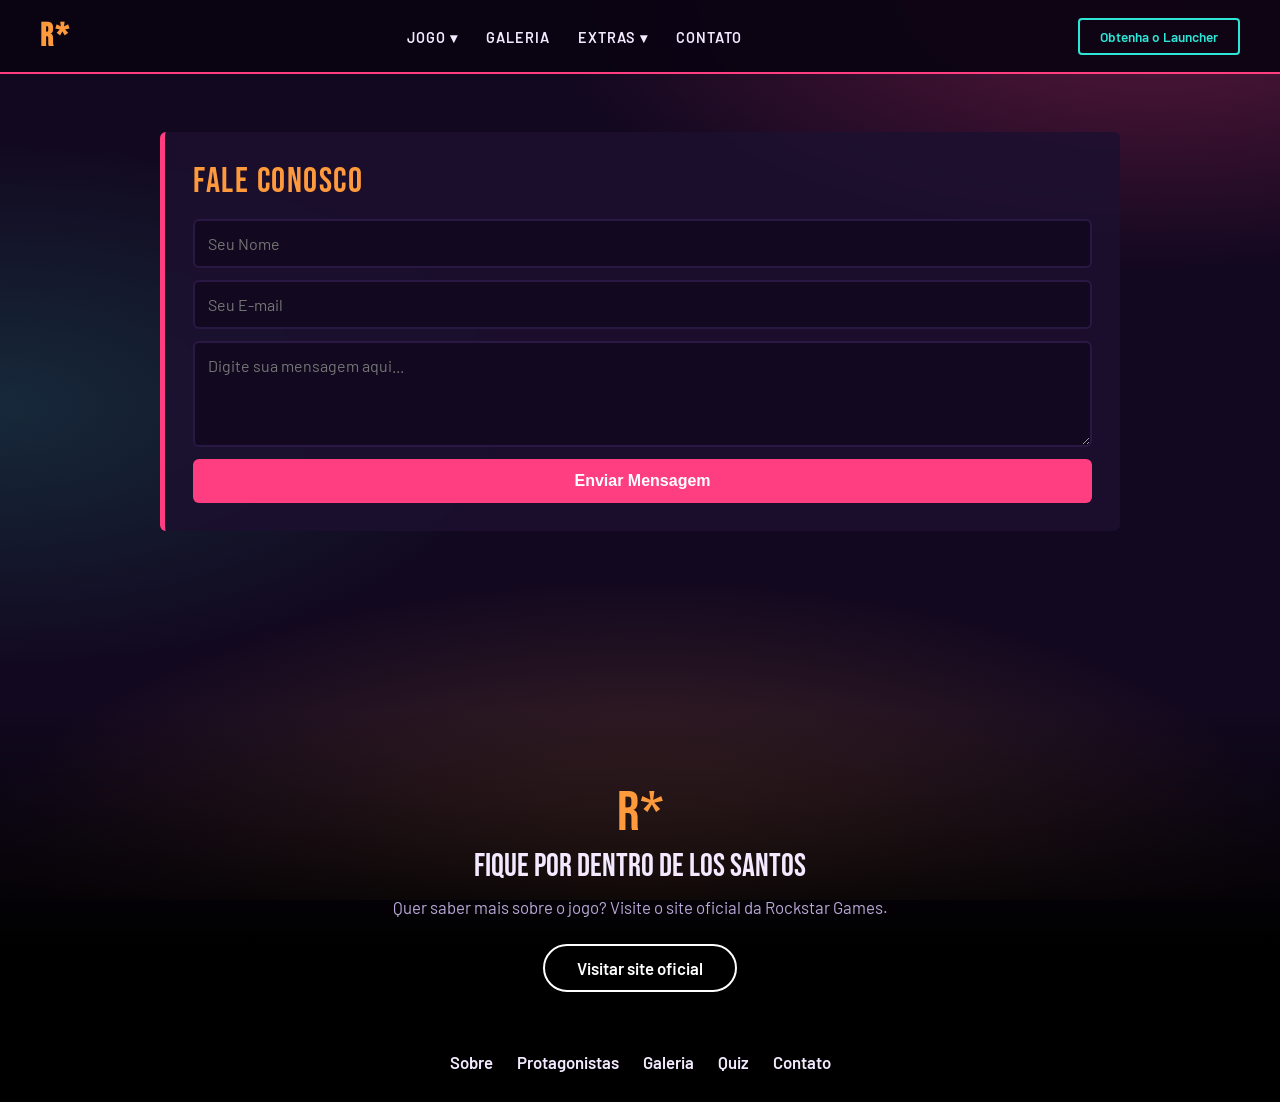
==== commit 3f6c9260: "corr index" ====
--- a/index.html
+++ b/index.html
@@ -1,212 +1,40 @@
+
 <!DOCTYPE html>
 <html lang="pt-BR">
 <head>
     <meta charset="UTF-8">
     <meta name="viewport" content="width=device-width, initial-scale=1.0">
-    <title>GTA V - Grand Theft Auto 5</title>
+    <title>Contato - GTA V</title>
     <link rel="stylesheet" href="style.css">
 </head>
 
 <body>
 
-    <!-- Menu: cada link rola até a seção que tem o mesmo id -->
     <nav class="navbar">
-        <div class="logo"><strong>R*</strong></div>
+        <div class="logo"><a href="index.html"><strong>R*</strong></a></div>
         <ul class="nav-links">
-            <li><a href="#sobre">JOGO ▾</a>
+            <li><a href="index.html#sobre">JOGO ▾</a>
                 <ul class="submenu">
-                    <li><a href="#sobre">Sobre o jogo</a></li>
-                    <li><a href="#personagens">Protagonistas</a></li>
-                    <li><a href="#estatisticas">Estatísticas</a></li>
+                    <li><a href="index.html#sobre">Sobre o jogo</a></li>
+                    <li><a href="index.html#personagens">Protagonistas</a></li>
+                    <li><a href="index.html#estatisticas">Estatísticas</a></li>
                 </ul>
             </li>
-            <li><a href="#galeria">GALERIA</a></li>
-            <li><a href="#curiosidades">EXTRAS ▾</a>
+            <li><a href="index.html#galeria">GALERIA</a></li>
+            <li><a href="curiosidades.html">EXTRAS ▾</a>
                 <ul class="submenu">
-                    <li><a href="#curiosidades">Curiosidades</a></li>
-                    <li><a href="#quiz">Quiz</a></li>
+                    <li><a href="curiosidades.html">Curiosidades</a></li>
+                    <li><a href="quiz.html">Quiz</a></li>
                 </ul>
             </li>
-            <li><a href="#contato">CONTATO</a></li>
+            <li><a href="contato.html">CONTATO</a></li>
         </ul>
         <div class="nav-actions">
             <a href="https://www.rockstargames.com/br" target="_blank" class="btn-launcher">Obtenha o Launcher</a>
         </div>
     </nav>
 
-    <!-- Banner -->
-    <header class="hero-banner">
-        <div class="hero-overlay"></div>
-        <div class="hero-content">
-            <span class="hero-tagline">GRAND THEFT AUTO V</span>
-            <h1 class="hero-titulo">Bem-vindo a Los Santos</h1>
-            <div class="hero-botoes">
-                <a href="#sobre" class="btn-primario">Saiba mais</a>
-                <a href="https://www.rockstargames.com/br/games" target="_blank" class="btn-secundario">Compre agora ↗</a>
-            </div>
-        </div>
-    </header>
-
-    <main class="conteudo">
-
-        <!-- Sobre o Jogo (zigue-zague) -->
-        <section class="faixa" id="sobre">
-            <img class="faixa-img" src="https://i.imgur.com/pNmwSti.jpg" alt="Cenário de GTA V">
-            <div class="faixa-texto">
-                <h2>Sobre o Jogo</h2>
-                <p>Grand Theft Auto V é um jogo de ação e aventura desenvolvido pela Rockstar North e publicado pela Rockstar Games. Lançado em 2013, tornou-se um dos maiores sucessos de vendas e de crítica da história dos videogames.</p>
-                <p>A história se passa em San Andreas, estado fictício inspirado na Califórnia do Sul, e o grande diferencial é alternar livremente entre os três protagonistas.</p>
-            </div>
-        </section>
-
-        <!-- Protagonistas (zigue-zague) -->
-        <section id="personagens">
-            <h2 class="titulo-bloco">Protagonistas</h2>
-
-            <div class="faixa">
-                <img class="faixa-img" src="https://wallpaperaccess.com/full/1216135.jpg" alt="Franklin">
-                <div class="faixa-texto">
-                    <h3>Franklin Clinton</h3>
-                    <p>Jovem e ambicioso, busca crescer na vida urbana de Los Santos.</p>
-                    <p class="detalhe">Especialidade: Direção · Câmera lenta ao dirigir</p>
-                </div>
-            </div>
-
-            <div class="faixa inverte">
-                <img class="faixa-img" src="https://wallpapercave.com/wp/wp7761638.jpg" alt="Michael">
-                <div class="faixa-texto">
-                    <h3>Michael De Santa</h3>
-                    <p>Ex-assaltante veterano vivendo no programa de proteção a testemunhas.</p>
-                    <p class="detalhe">Especialidade: Tiroteio · Câmera lenta em combates a pé</p>
-                </div>
-            </div>
-
-            <div class="faixa">
-                <img class="faixa-img" src="https://static0.gamerantimages.com/wordpress/wp-content/uploads/2023/10/gta-5-trevor-promo-art.jpg" alt="Trevor">
-                <div class="faixa-texto">
-                    <h3>Trevor Philips</h3>
-                    <p>Ex-piloto militar sociopata, imprevisível e destemido.</p>
-                    <p class="detalhe">Especialidade: Combate e aviões · Modo Fúria (mais dano e menos dano recebido)</p>
-                </div>
-            </div>
-        </section>
-
-        <!-- Estatísticas -->
-        <section class="card-secao" id="estatisticas">
-            <h2>Estatísticas dos Personagens</h2>
-            <table>
-                <thead>
-                    <tr><th>Personagem</th><th>Especialidade</th><th>Habilidade Especial</th></tr>
-                </thead>
-                <tbody>
-                    <tr><td>Franklin</td><td>Direção</td><td>Câmera lenta ao dirigir</td></tr>
-                    <tr><td>Michael</td><td>Tiroteio</td><td>Câmera lenta em combates a pé</td></tr>
-                    <tr><td>Trevor</td><td>Combate e Pilotagem de Aviões</td><td>Modo Fúria (mais dano e menos dano recebido)</td></tr>
-                </tbody>
-            </table>
-        </section>
-
-        <!-- Galeria -->
-        <section class="card-secao" id="galeria">
-            <h2>📸 Galeria de Los Santos</h2>
-            <div class="galeria-grid">
-                <img src="https://i.imgur.com/pNmwSti.jpg" alt="GTA V Screenshot 1">
-                <img src="https://i.imgur.com/iLtkIe1.jpg" alt="GTA V Screenshot 2">
-                <img src="https://i.imgur.com/cKEqyA2.jpg" alt="GTA V Screenshot 3">
-            </div>
-        </section>
-
-        <!-- Curiosidades -->
-        <section class="card-secao" id="curiosidades">
-            <h2>🎴 Curiosidades Interativas</h2>
-            <p class="instrucao">Passe o mouse por cima dos cards para revelar as respostas:</p>
-
-            <div class="grid-curiosidades">
-                <div class="flip-card">
-                    <div class="flip-card-inner">
-                        <div class="flip-card-front">
-                            <span class="tag">Franklin</span>
-                            <p>Qual é a origem do seu cão Chop?</p>
-                        </div>
-                        <div class="flip-card-back">
-                            <p>Chop pertence ao seu amigo Lamar Davis, que o deixa aos cuidados de Franklin!</p>
-                        </div>
-                    </div>
-                </div>
-
-                <div class="flip-card">
-                    <div class="flip-card-inner">
-                        <div class="flip-card-front">
-                            <span class="tag">Michael</span>
-                            <p>Qual era o seu verdadeiro sobrenome?</p>
-                        </div>
-                        <div class="flip-card-back">
-                            <p>Michael Townley! Ele mudou para "De Santa" ao entrar no programa do FIB.</p>
-                        </div>
-                    </div>
-                </div>
-
-                <div class="flip-card">
-                    <div class="flip-card-inner">
-                        <div class="flip-card-front">
-                            <span class="tag">Trevor</span>
-                            <p>Qual é o nome da sua empresa?</p>
-                        </div>
-                        <div class="flip-card-back">
-                            <p>Trevor Philips Enterprises! Focada no tráfego da região de Blaine County.</p>
-                        </div>
-                    </div>
-                </div>
-            </div>
-        </section>
-
-        <!-- Quiz -->
-        <section class="card-secao secao-quiz" id="quiz">
-            <h2>📝 Desafio Los Santos</h2>
-            <p class="instrucao">Marque uma resposta: fica verde se acertou e vermelho se errou. Depois abra o gabarito para conferir.</p>
-
-            <div class="quiz-container">
-                <div class="pergunta-box">
-                    <p><strong>1. Qual personagem desacelera o tempo ao dirigir?</strong></p>
-                    <label class="opcao"><input type="radio" name="p1"> Michael</label>
-                    <label class="opcao"><input type="radio" name="p1"> Trevor</label>
-                    <label class="opcao certa"><input type="radio" name="p1"> Franklin</label>
-                </div>
-
-                <div class="pergunta-box">
-                    <p><strong>2. Em qual cidade se passa a maior parte do jogo?</strong></p>
-                    <label class="opcao"><input type="radio" name="p2"> Liberty City</label>
-                    <label class="opcao certa"><input type="radio" name="p2"> Los Santos</label>
-                    <label class="opcao"><input type="radio" name="p2"> Vice City</label>
-                </div>
-
-                <div class="pergunta-box">
-                    <p><strong>3. Qual é o hacker que planeja os assaltos no jogo?</strong></p>
-                    <label class="opcao"><input type="radio" name="p3"> Lamar Davis</label>
-                    <label class="opcao certa"><input type="radio" name="p3"> Lester Crest</label>
-                    <label class="opcao"><input type="radio" name="p3"> Devin Weston</label>
-                </div>
-
-                <div class="pergunta-box">
-                    <p><strong>4. Qual é o nome da PRIMEIRA missão do modo história?</strong></p>
-                    <label class="opcao certa"><input type="radio" name="p4"> Prólogo (Prologue)</label>
-                    <label class="opcao"><input type="radio" name="p4"> Franklin e Lamar</label>
-                    <label class="opcao"><input type="radio" name="p4"> O Soco no Estômago</label>
-                </div>
-
-                <details class="gabarito-detalhes-puro">
-                    <summary class="btn-gabarito-abrir">Ver Gabarito e Respostas Corretas</summary>
-                    <div class="conteudo-gabarito">
-                        <h3>🎯 Gabarito Oficial de Los Santos</h3>
-                        <p><strong>1. Franklin</strong> — A habilidade especial dele é desacelerar o tempo enquanto dirige veículos.</p>
-                        <p><strong>2. Los Santos</strong> — O mapa principal é baseado em Los Angeles e sul da Califórnia.</p>
-                        <p><strong>3. Lester Crest</strong> — É a mente por trás de todos os grandes golpes do jogo.</p>
-                        <p><strong>4. Prólogo</strong> — A missão inicial que se passa em North Yankton, sob a neve.</p>
-                        <p class="nota-fechamento"><em>E aí, quantos você acertou? Se acertou tudo, você é um verdadeiro mito nas ruas de San Andreas!</em></p>
-                    </div>
-                </details>
-            </div>
-        </section>
+    <main class="conteudo pagina">
 
         <!-- Contato -->
         <section class="card-secao" id="contato">
@@ -231,11 +59,11 @@
         <p>Quer saber mais sobre o jogo? Visite o site oficial da Rockstar Games.</p>
         <a href="https://www.rockstargames.com/br" target="_blank" class="btn-pilula">Visitar site oficial</a>
         <nav class="rodape-links">
-            <a href="#sobre">Sobre</a>
-            <a href="#personagens">Protagonistas</a>
-            <a href="#galeria">Galeria</a>
-            <a href="#quiz">Quiz</a>
-            <a href="#contato">Contato</a>
+            <a href="index.html#sobre">Sobre</a>
+            <a href="index.html#personagens">Protagonistas</a>
+            <a href="index.html#galeria">Galeria</a>
+            <a href="quiz.html">Quiz</a>
+            <a href="contato.html">Contato</a>
         </nav>
     </footer>
 
--- a/style.css
+++ b/style.css
@@ -1,4 +1,3 @@
-
 @import url('https://fonts.googleapis.com/css2?family=Bebas+Neue&family=Barlow:wght@400;500;600&display=swap');
 
 :root {
@@ -452,53 +451,6 @@
     border-color: #ff6b8a;
 }
 
-/* --- Gabarito --- */
-.gabarito-detalhes-puro {
-    background-color: var(--card-claro);
-    border-radius: 6px;
-    overflow: hidden;
-}
-
-.btn-gabarito-abrir {
-    background-color: var(--ciano);
-    color: var(--fundo);
-    padding: 14px;
-    font-weight: 600;
-    text-align: center;
-    cursor: pointer;
-    list-style: none;
-    user-select: none;
-    transition: background-color 0.2s;
-}
-
-.btn-gabarito-abrir::-webkit-details-marker {
-    display: none;
-}
-
-.btn-gabarito-abrir:hover {
-    background-color: #5ff0e3;
-}
-
-.conteudo-gabarito {
-    padding: 20px;
-    border-top: 2px solid var(--ciano);
-}
-
-.conteudo-gabarito h3 {
-    font-family: var(--fonte-titulo);
-    font-weight: 400;
-    font-size: 1.5rem;
-    color: #4ade80;
-    margin-bottom: 12px;
-}
-
-.nota-fechamento {
-    margin-top: 15px;
-    padding-top: 10px;
-    border-top: 1px solid var(--card);
-    color: var(--laranja);
-}
-
 /* --- Formulário --- */
 .form-contato {
     display: flex;
@@ -589,8 +541,9 @@
 
 .faixa-img {
     width: 48%;
-    height: 320px;
-    object-fit: cover;
+    height: auto;            /* altura automática: a imagem aparece inteira */
+    max-height: 460px;
+    object-fit: contain;
     border-bottom: 4px solid var(--rosa);
 }
 
@@ -643,5 +596,13 @@
 
 @media (max-width: 700px) {
     .faixa, .faixa.inverte { flex-direction: column; gap: 20px; }
-    .faixa-img { width: 100%; height: 220px; }
-}
+    .faixa-img { width: 100%; }
+}
+
+/* --- Páginas internas (quiz, curiosidades, contato) --- */
+.pagina { padding-top: 100px; min-height: 70vh; }
+.logo a { color: inherit; text-decoration: none; }
+
+/* --- Resposta aparece só depois de clicar --- */
+.opcao.certa:has(input:checked)::after { content: "  ✔ Acertou!"; font-weight: 600; }
+.opcao:not(.certa):has(input:checked)::after { content: "  ✘ Errou, tente outra!"; font-weight: 600; }
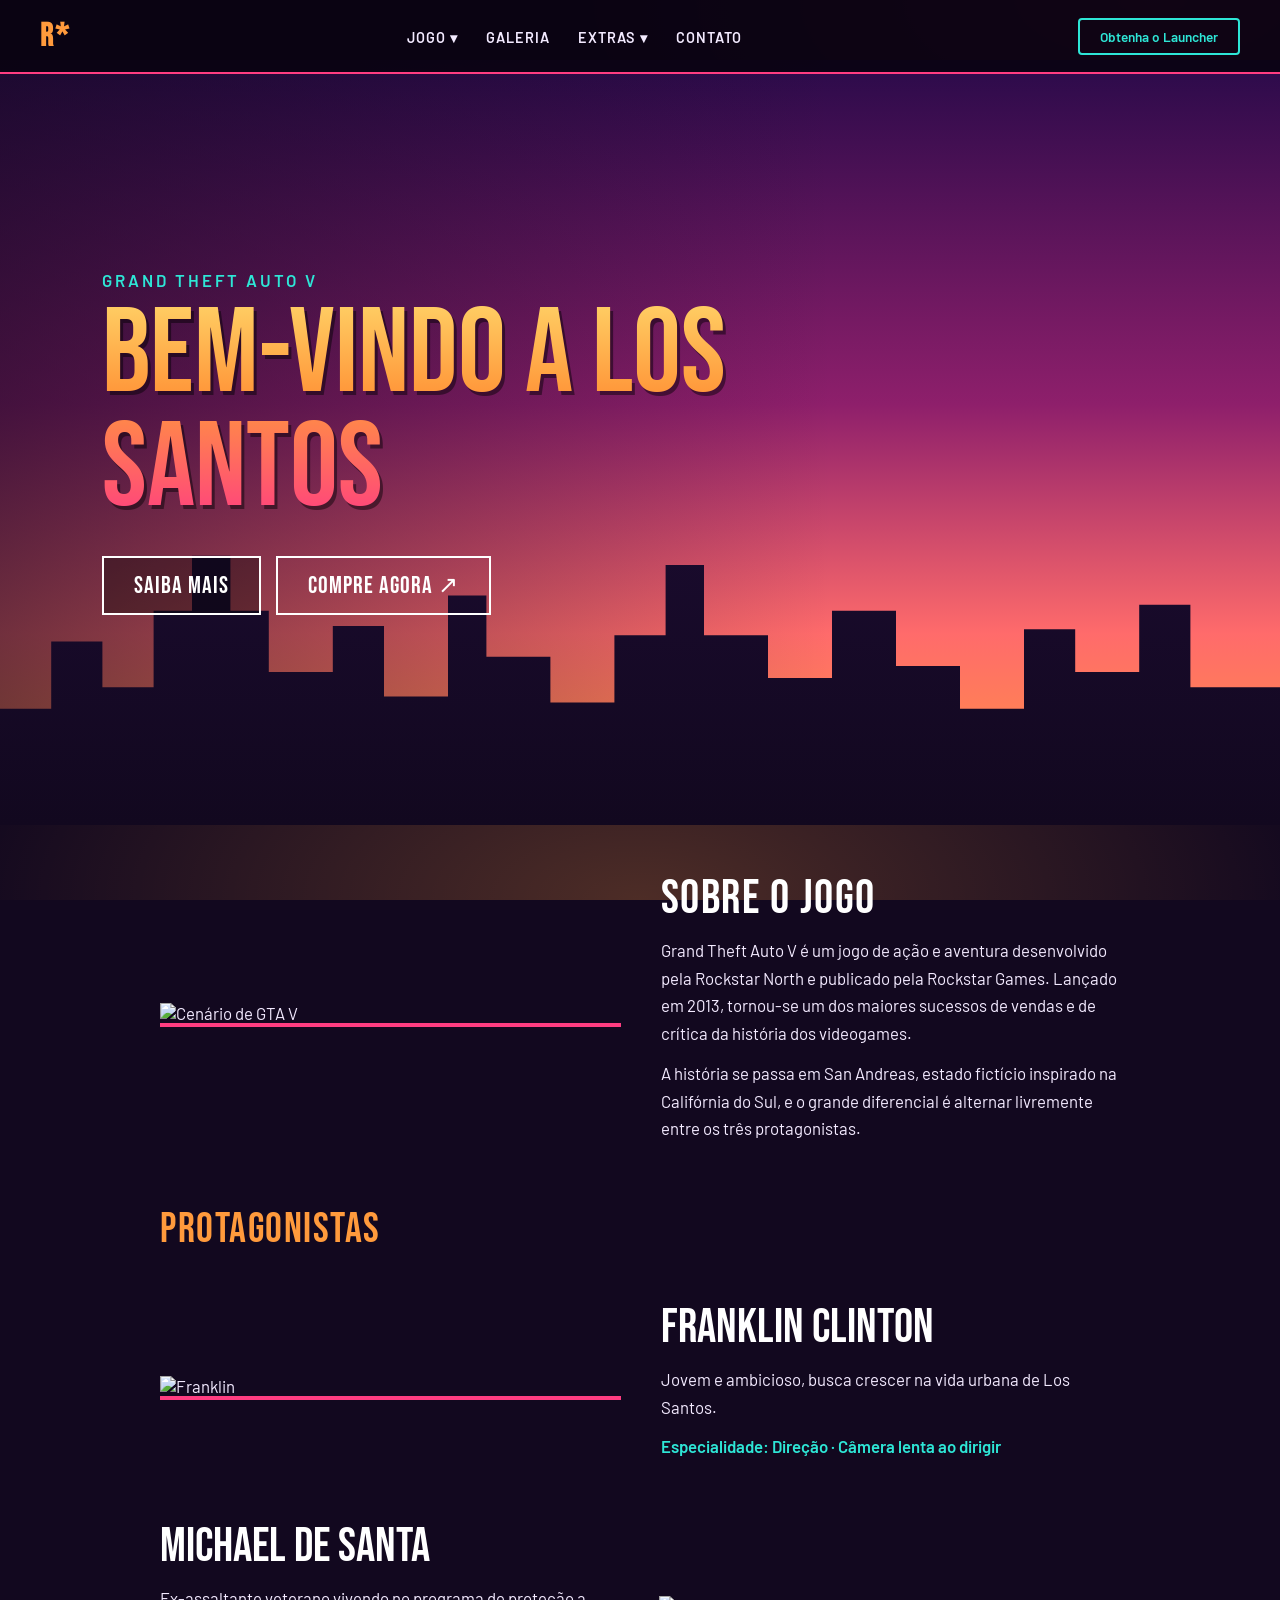
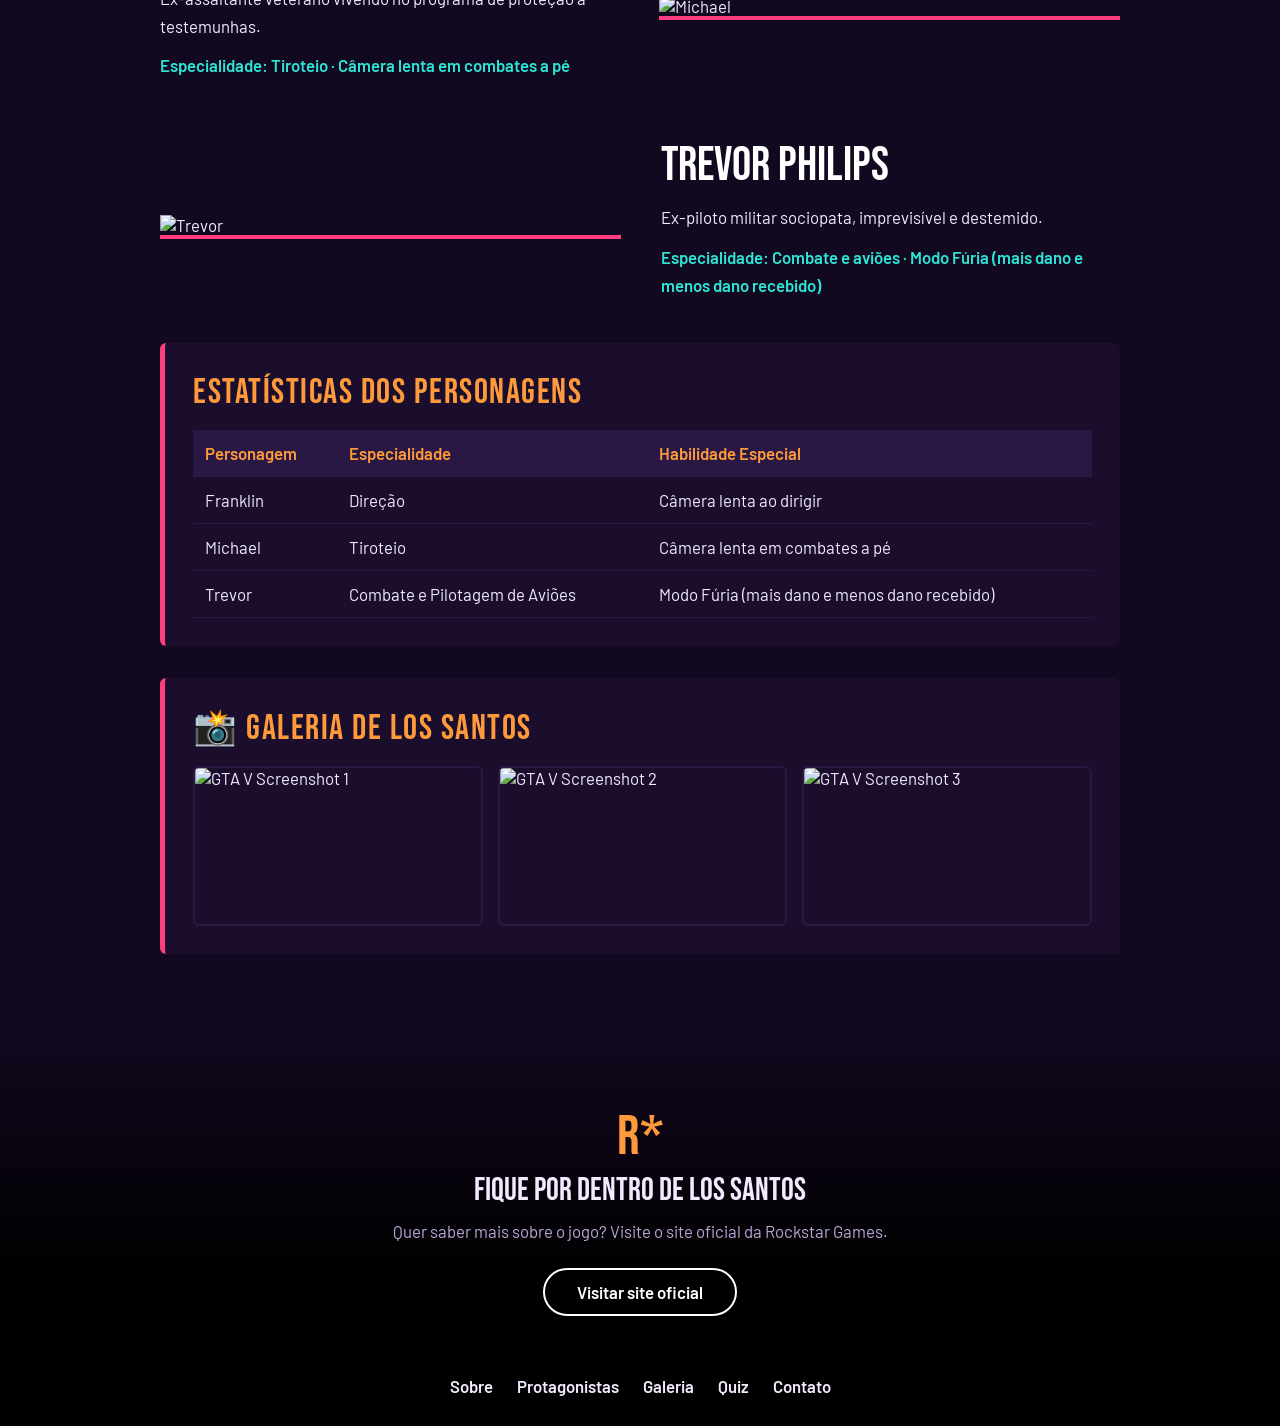
==== commit 94f817c0: "index c" ====
--- a/index.html
+++ b/index.html
@@ -4,51 +4,117 @@
 <head>
     <meta charset="UTF-8">
     <meta name="viewport" content="width=device-width, initial-scale=1.0">
-    <title>Contato - GTA V</title>
+    <title>GTA V - Grand Theft Auto 5</title>
     <link rel="stylesheet" href="style.css">
 </head>
 
 <body>
 
+    <!-- Menu: cada link rola até a seção que tem o mesmo id -->
     <nav class="navbar">
         <div class="logo"><a href="index.html"><strong>R*</strong></a></div>
         <ul class="nav-links">
-            <li><a href="index.html#sobre">JOGO ▾</a>
+            <li><a href="#sobre">JOGO ▾</a>
                 <ul class="submenu">
-                    <li><a href="index.html#sobre">Sobre o jogo</a></li>
-                    <li><a href="index.html#personagens">Protagonistas</a></li>
-                    <li><a href="index.html#estatisticas">Estatísticas</a></li>
+                    <li><a href="#sobre">Sobre o jogo</a></li>
+                    <li><a href="#personagens">Protagonistas</a></li>
+                    <li><a href="#estatisticas">Estatísticas</a></li>
                 </ul>
             </li>
-            <li><a href="index.html#galeria">GALERIA</a></li>
-            <li><a href="curiosidades.html">EXTRAS ▾</a>
+            <li><a href="#galeria">GALERIA</a></li>
+            <li><a href="pages/curi.html">EXTRAS ▾</a>
                 <ul class="submenu">
-                    <li><a href="curiosidades.html">Curiosidades</a></li>
-                    <li><a href="quiz.html">Quiz</a></li>
+                    <li><a href="pages/curi.html">Curiosidades</a></li>
+                    <li><a href="pages/quiz.html">Quiz</a></li>
                 </ul>
             </li>
-            <li><a href="contato.html">CONTATO</a></li>
+            <li><a href="pages/contato.html">CONTATO</a></li>
         </ul>
         <div class="nav-actions">
             <a href="https://www.rockstargames.com/br" target="_blank" class="btn-launcher">Obtenha o Launcher</a>
         </div>
     </nav>
 
-    <main class="conteudo pagina">
+    <!-- Banner -->
+    <header class="hero-banner">
+        <div class="hero-overlay"></div>
+        <div class="hero-content">
+            <span class="hero-tagline">GRAND THEFT AUTO V</span>
+            <h1 class="hero-titulo">Bem-vindo a Los Santos</h1>
+            <div class="hero-botoes">
+                <a href="#sobre" class="btn-primario">Saiba mais</a>
+                <a href="https://www.rockstargames.com/br/games" target="_blank" class="btn-secundario">Compre agora ↗</a>
+            </div>
+        </div>
+    </header>
 
-        <!-- Contato -->
-        <section class="card-secao" id="contato">
-            <h2>Fale Conosco</h2>
-            <form action="https://formsubmit.co/feernandogabriell@outlook.com" method="POST" class="form-contato">
-                <input type="text" name="name" placeholder="Seu Nome" required>
-                <input type="email" name="email" placeholder="Seu E-mail" required>
-                <textarea name="message" placeholder="Digite sua mensagem aqui..." rows="4" required></textarea>
+    <main class="conteudo">
 
-                <input type="hidden" name="_captcha" value="false">
-                <input type="hidden" name="_subject" value="Novo contato do site GTA V!">
+        <!-- Sobre o Jogo (zigue-zague) -->
+        <section class="faixa" id="sobre">
+            <img class="faixa-img" src="https://i.imgur.com/pNmwSti.jpg" alt="Cenário de GTA V">
+            <div class="faixa-texto">
+                <h2>Sobre o Jogo</h2>
+                <p>Grand Theft Auto V é um jogo de ação e aventura desenvolvido pela Rockstar North e publicado pela Rockstar Games. Lançado em 2013, tornou-se um dos maiores sucessos de vendas e de crítica da história dos videogames.</p>
+                <p>A história se passa em San Andreas, estado fictício inspirado na Califórnia do Sul, e o grande diferencial é alternar livremente entre os três protagonistas.</p>
+            </div>
+        </section>
 
-                <button type="submit">Enviar Mensagem</button>
-            </form>
+        <!-- Protagonistas (zigue-zague) -->
+        <section id="personagens">
+            <h2 class="titulo-bloco">Protagonistas</h2>
+
+            <div class="faixa">
+                <img class="faixa-img" src="https://wallpaperaccess.com/full/1216135.jpg" alt="Franklin">
+                <div class="faixa-texto">
+                    <h3>Franklin Clinton</h3>
+                    <p>Jovem e ambicioso, busca crescer na vida urbana de Los Santos.</p>
+                    <p class="detalhe">Especialidade: Direção · Câmera lenta ao dirigir</p>
+                </div>
+            </div>
+
+            <div class="faixa inverte">
+                <img class="faixa-img" src="https://wallpapercave.com/wp/wp7761638.jpg" alt="Michael">
+                <div class="faixa-texto">
+                    <h3>Michael De Santa</h3>
+                    <p>Ex-assaltante veterano vivendo no programa de proteção a testemunhas.</p>
+                    <p class="detalhe">Especialidade: Tiroteio · Câmera lenta em combates a pé</p>
+                </div>
+            </div>
+
+            <div class="faixa">
+                <img class="faixa-img" src="https://static0.gamerantimages.com/wordpress/wp-content/uploads/2023/10/gta-5-trevor-promo-art.jpg" alt="Trevor">
+                <div class="faixa-texto">
+                    <h3>Trevor Philips</h3>
+                    <p>Ex-piloto militar sociopata, imprevisível e destemido.</p>
+                    <p class="detalhe">Especialidade: Combate e aviões · Modo Fúria (mais dano e menos dano recebido)</p>
+                </div>
+            </div>
+        </section>
+
+        <!-- Estatísticas -->
+        <section class="card-secao" id="estatisticas">
+            <h2>Estatísticas dos Personagens</h2>
+            <table>
+                <thead>
+                    <tr><th>Personagem</th><th>Especialidade</th><th>Habilidade Especial</th></tr>
+                </thead>
+                <tbody>
+                    <tr><td>Franklin</td><td>Direção</td><td>Câmera lenta ao dirigir</td></tr>
+                    <tr><td>Michael</td><td>Tiroteio</td><td>Câmera lenta em combates a pé</td></tr>
+                    <tr><td>Trevor</td><td>Combate e Pilotagem de Aviões</td><td>Modo Fúria (mais dano e menos dano recebido)</td></tr>
+                </tbody>
+            </table>
+        </section>
+
+        <!-- Galeria -->
+        <section class="card-secao" id="galeria">
+            <h2>📸 Galeria de Los Santos</h2>
+            <div class="galeria-grid">
+                <img src="https://i.imgur.com/pNmwSti.jpg" alt="GTA V Screenshot 1">
+                <img src="https://i.imgur.com/iLtkIe1.jpg" alt="GTA V Screenshot 2">
+                <img src="https://i.imgur.com/cKEqyA2.jpg" alt="GTA V Screenshot 3">
+            </div>
         </section>
 
     </main>
@@ -59,11 +125,11 @@
         <p>Quer saber mais sobre o jogo? Visite o site oficial da Rockstar Games.</p>
         <a href="https://www.rockstargames.com/br" target="_blank" class="btn-pilula">Visitar site oficial</a>
         <nav class="rodape-links">
-            <a href="index.html#sobre">Sobre</a>
-            <a href="index.html#personagens">Protagonistas</a>
-            <a href="index.html#galeria">Galeria</a>
-            <a href="quiz.html">Quiz</a>
-            <a href="contato.html">Contato</a>
+            <a href="#sobre">Sobre</a>
+            <a href="#personagens">Protagonistas</a>
+            <a href="#galeria">Galeria</a>
+            <a href="pages/quiz.html">Quiz</a>
+            <a href="pages/contato.html">Contato</a>
         </nav>
     </footer>
 
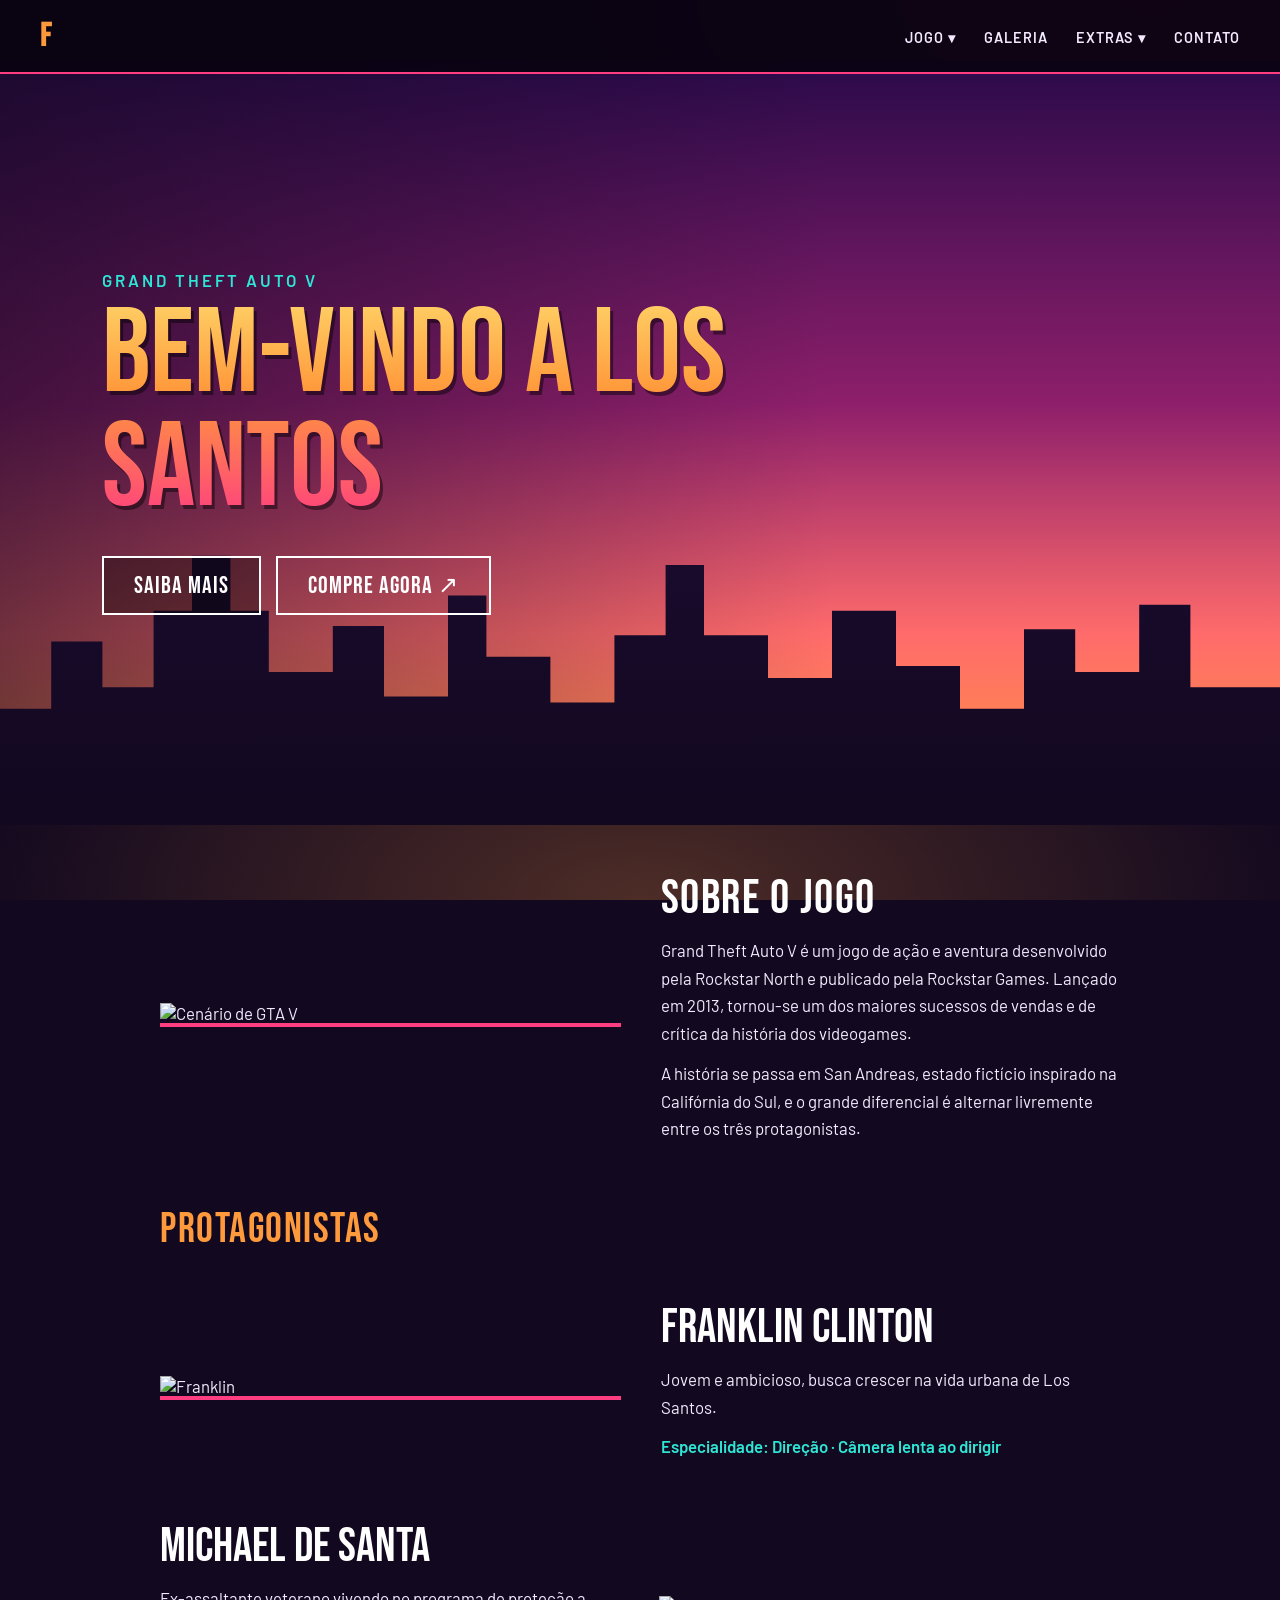
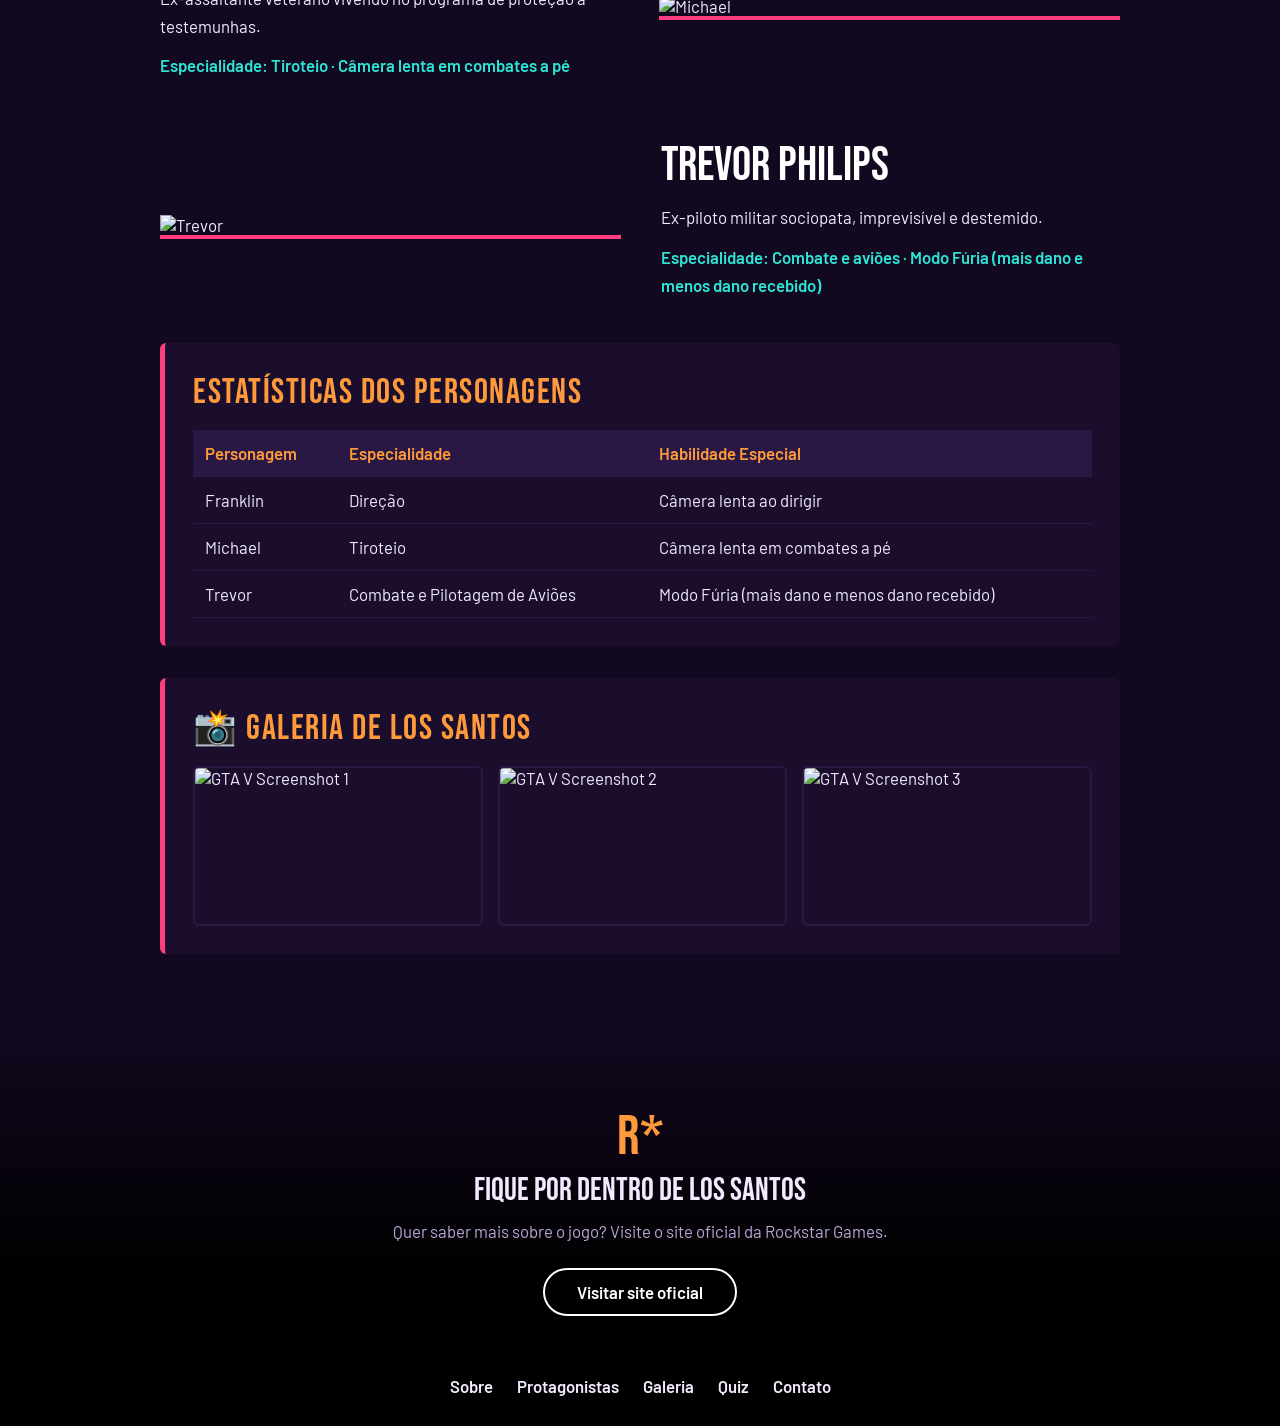
==== commit ffd47d9e: "tt" ====
--- a/index.html
+++ b/index.html
@@ -10,9 +10,9 @@
 
 <body>
 
-    <!-- Menu: cada link rola até a seção que tem o mesmo id -->
+    
     <nav class="navbar">
-        <div class="logo"><a href="index.html"><strong>R*</strong></a></div>
+        <div class="logo"><a href="index.html"><strong>F</strong></a></div>
         <ul class="nav-links">
             <li><a href="#sobre">JOGO ▾</a>
                 <ul class="submenu">
@@ -30,9 +30,7 @@
             </li>
             <li><a href="pages/contato.html">CONTATO</a></li>
         </ul>
-        <div class="nav-actions">
-            <a href="https://www.rockstargames.com/br" target="_blank" class="btn-launcher">Obtenha o Launcher</a>
-        </div>
+        
     </nav>
 
     <!-- Banner -->
@@ -50,7 +48,6 @@
 
     <main class="conteudo">
 
-        <!-- Sobre o Jogo (zigue-zague) -->
         <section class="faixa" id="sobre">
             <img class="faixa-img" src="https://i.imgur.com/pNmwSti.jpg" alt="Cenário de GTA V">
             <div class="faixa-texto">
@@ -60,7 +57,6 @@
             </div>
         </section>
 
-        <!-- Protagonistas (zigue-zague) -->
         <section id="personagens">
             <h2 class="titulo-bloco">Protagonistas</h2>
 
--- a/style.css
+++ b/style.css
@@ -1,32 +1,32 @@
 @import url('https://fonts.googleapis.com/css2?family=Bebas+Neue&family=Barlow:wght@400;500;600&display=swap');
 
 :root {
-    --fundo: #12081f;          /* roxo bem escuro (noite) */
-    --card: #1d1030;           /* roxo dos cartões */
-    --card-claro: #2a1844;     /* roxo mais claro */
-    --rosa: #ff3d81;           /* rosa neon */
-    --laranja: #ff9a3c;        /* laranja do pôr do sol */
-    --ciano: #2ee6d6;          /* ciano neon */
+    --fundo: #12081f;          
+    --card: #1d1030;         
+    --card-claro: #2a1844;    
+    --rosa: #ff3d81;         
+    --laranja: #ff9a3c;        
+    --ciano: #2ee6d6;         
     --texto: #f3eaff;
     --texto-suave: #b9a8d6;
     --fonte-titulo: 'Bebas Neue', Impact, sans-serif;
     --fonte-texto: 'Barlow', 'Segoe UI', Tahoma, sans-serif;
 }
-
-/* --- Configurações globais --- */
 * {
+
+
     box-sizing: border-box;
     margin: 0;
     padding: 0;
 }
 
 html {
-    scroll-behavior: smooth;   /* rolagem suave ao clicar em links internos */
-    scroll-padding-top: 90px;  /* evita o menu fixo cobrir o título */
+    scroll-behavior: smooth;  
+    scroll-padding-top: 90px; 
 }
 
 body {
-    /* três "luzes" coloridas por cima do roxo escuro; ficam fixas ao rolar */
+    
     background:
         radial-gradient(ellipse 80% 50% at 90% 0%, rgba(255, 61, 129, 0.30), transparent 60%),
         radial-gradient(ellipse 70% 50% at 0% 45%, rgba(46, 230, 214, 0.15), transparent 60%),
@@ -45,14 +45,14 @@
     padding: 0 20px;
 }
 
-/* Contorno visível ao navegar com o teclado (acessibilidade) */
+
 a:focus-visible, button:focus-visible, summary:focus-visible,
 input:focus-visible, textarea:focus-visible {
     outline: 3px solid var(--ciano);
     outline-offset: 3px;
 }
 
-/* --- Menu de navegação --- */
+
 .navbar {
     display: flex;
     justify-content: space-between;
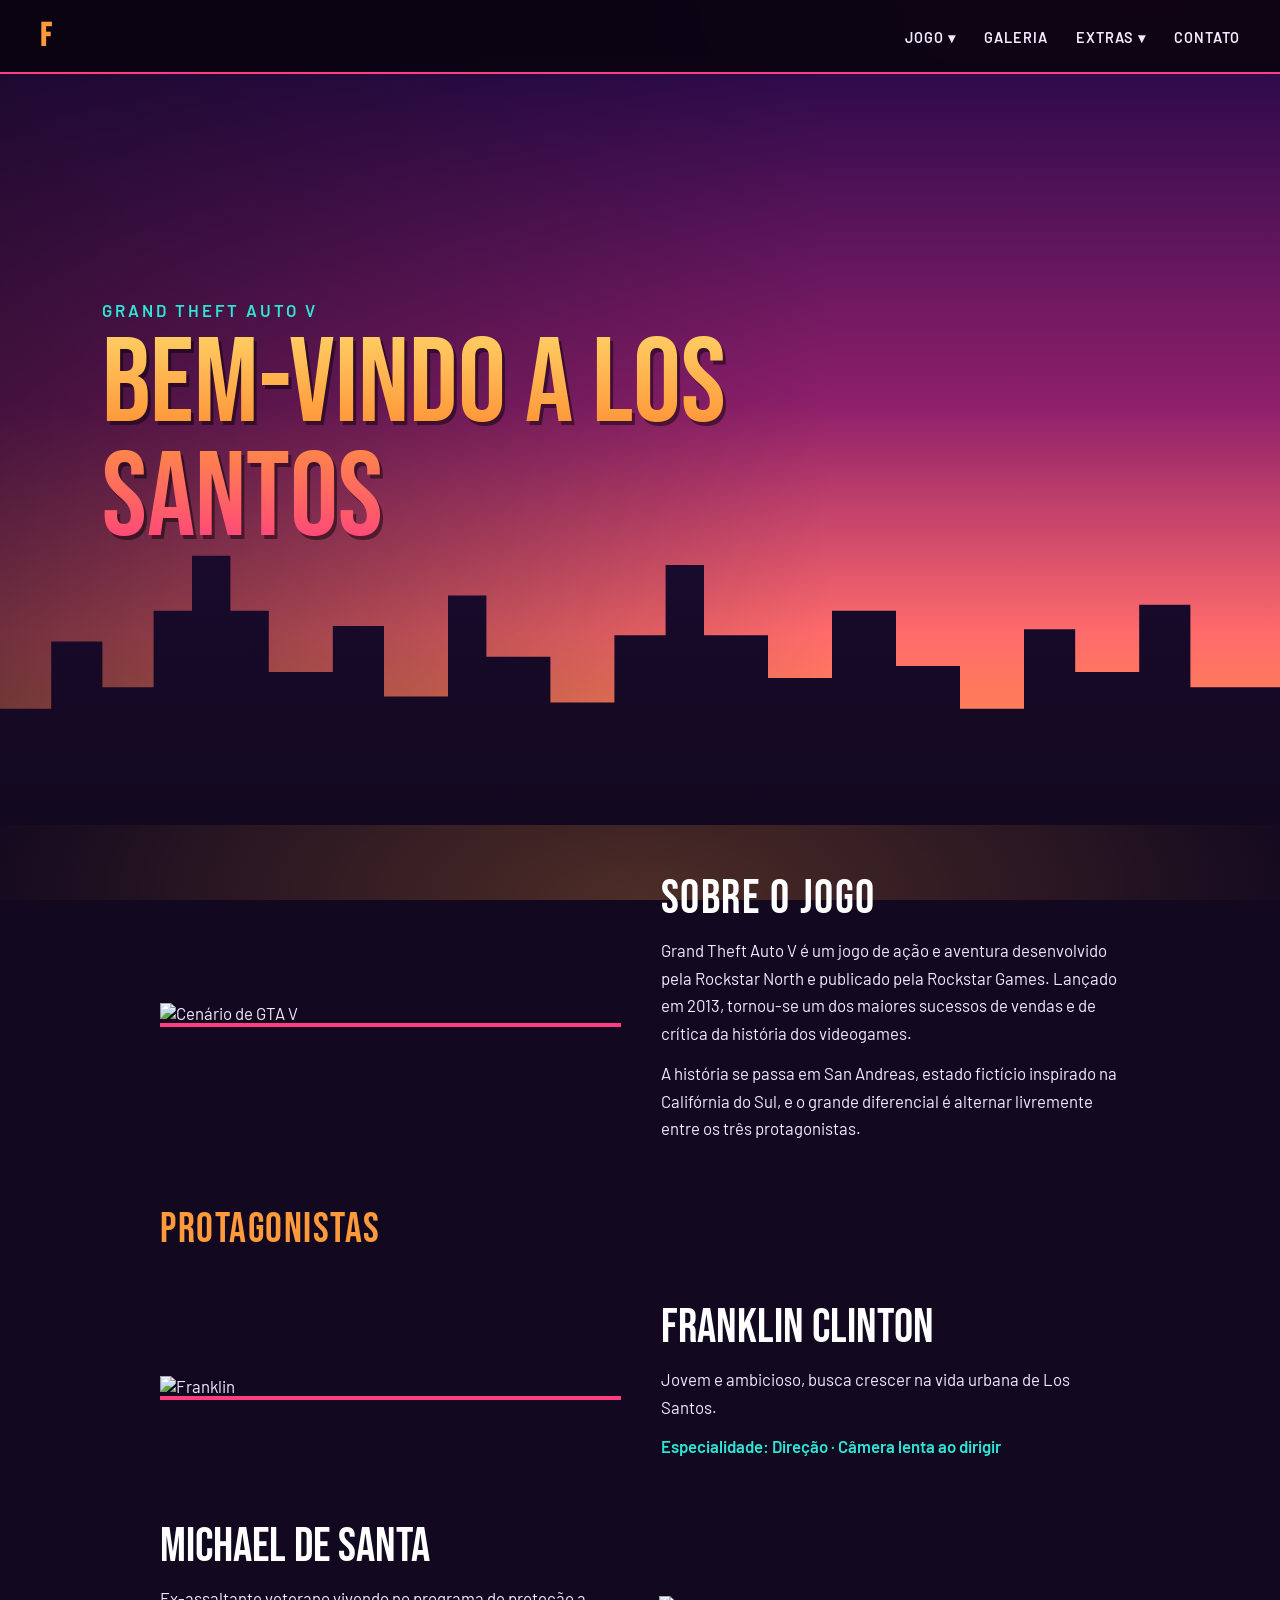
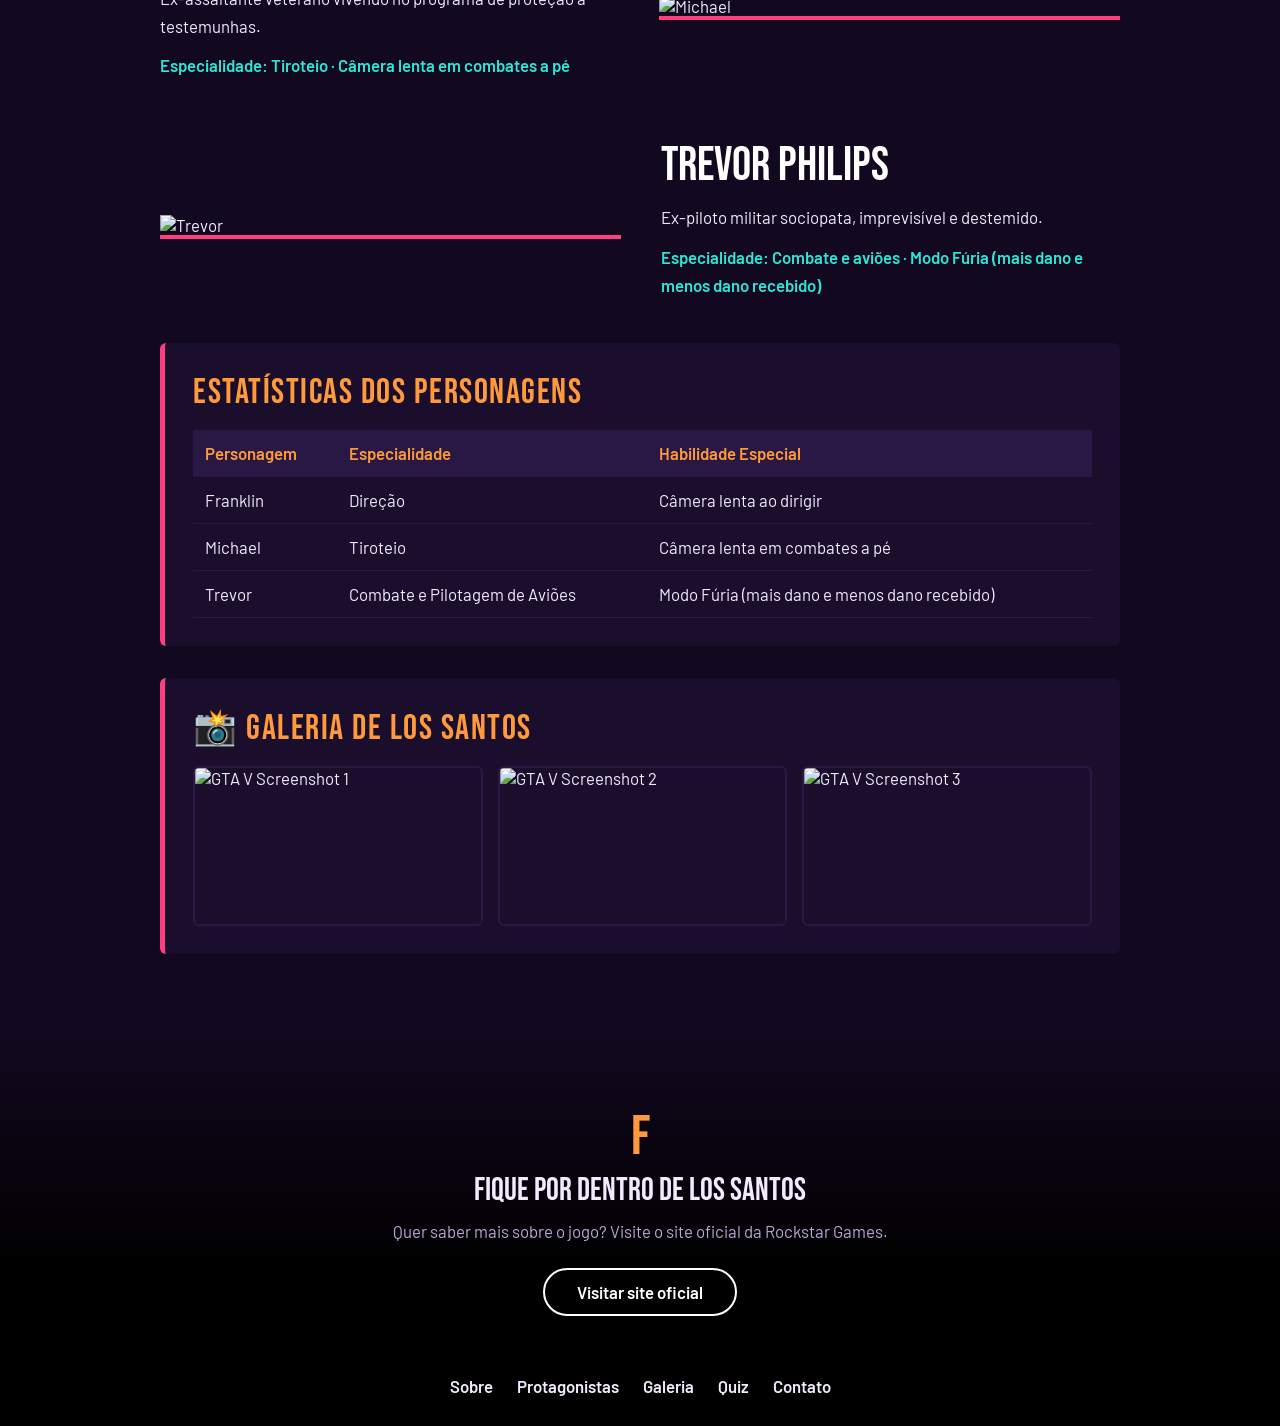
==== commit baee39b4: "ret cmp" ====
--- a/index.html
+++ b/index.html
@@ -39,10 +39,7 @@
         <div class="hero-content">
             <span class="hero-tagline">GRAND THEFT AUTO V</span>
             <h1 class="hero-titulo">Bem-vindo a Los Santos</h1>
-            <div class="hero-botoes">
-                <a href="#sobre" class="btn-primario">Saiba mais</a>
-                <a href="https://www.rockstargames.com/br/games" target="_blank" class="btn-secundario">Compre agora ↗</a>
-            </div>
+           
         </div>
     </header>
 
@@ -116,7 +113,7 @@
     </main>
 
     <footer class="rodape">
-        <div class="rodape-logo">R*</div>
+        <div class="rodape-logo">F</div>
         <h3>Fique por dentro de Los Santos</h3>
         <p>Quer saber mais sobre o jogo? Visite o site oficial da Rockstar Games.</p>
         <a href="https://www.rockstargames.com/br" target="_blank" class="btn-pilula">Visitar site oficial</a>
